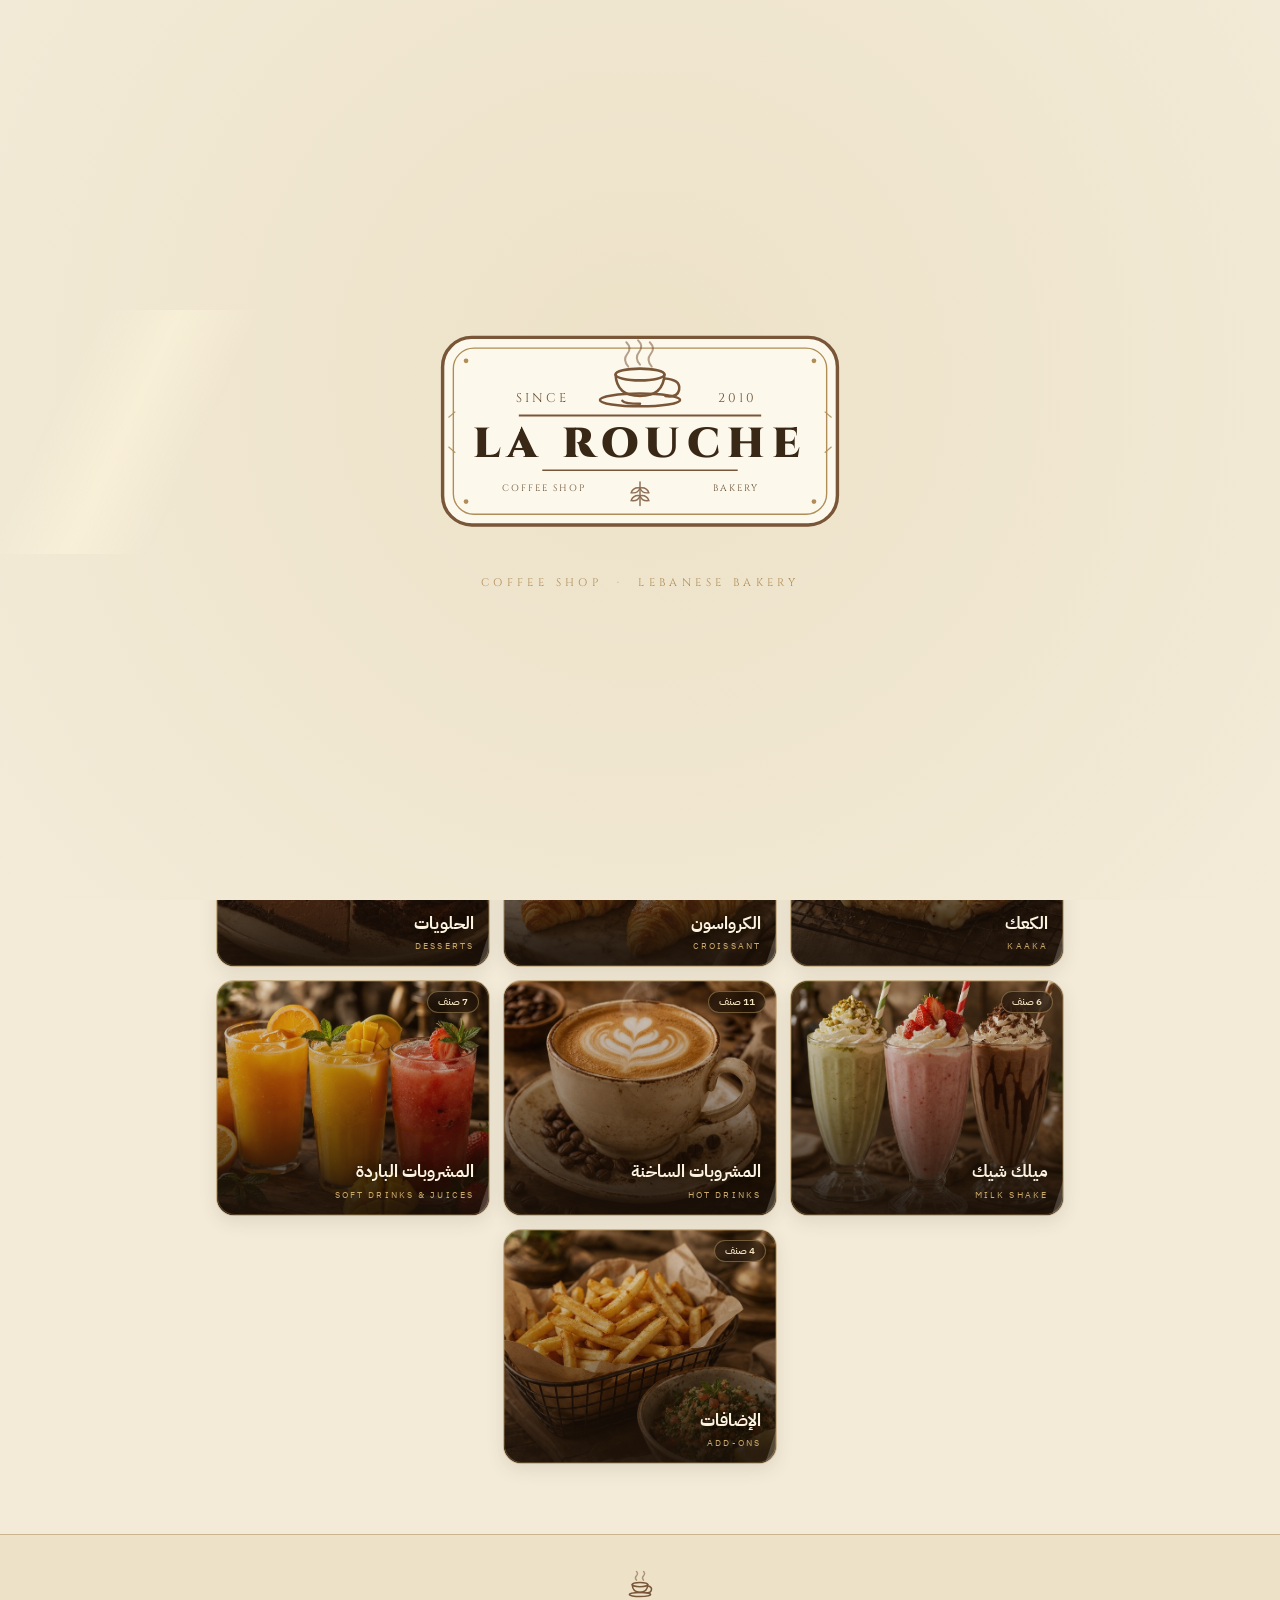
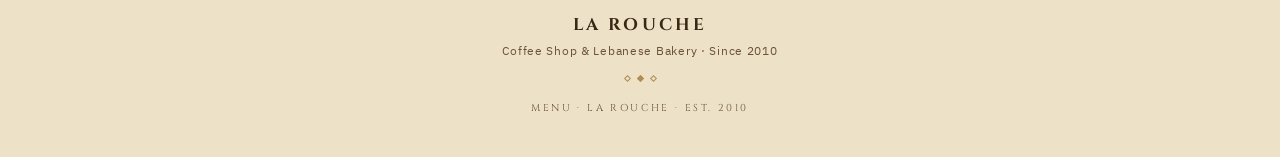
==== index.html @ ff571e05 "La Rouche QR menu — vintage bakery menu site 10 categories / 51 items with EGP prices, photo cards p" ====
<!DOCTYPE html>
<html lang="ar" dir="rtl">
<head>
<meta charset="UTF-8">
<meta name="viewport" content="width=device-width, initial-scale=1.0, viewport-fit=cover">
<meta name="theme-color" content="#F3EBD8">
<title>La Rouche — Coffee Shop &amp; Bakery · Since 2010</title>
<meta name="description" content="منيو La Rouche — مطعم ومخبز وكوفي شوب منذ 2010. مناقيش، سندوتشات، حلويات، قهوة مختصة وأكثر.">
<link rel="preconnect" href="https://fonts.googleapis.com">
<link rel="preconnect" href="https://fonts.gstatic.com" crossorigin>
<link href="https://fonts.googleapis.com/css2?family=Cinzel:wght@500;700;900&family=Cormorant+Garamond:ital,wght@0,500;0,600;1,500&family=Aref+Ruqaa:wght@400;700&family=IBM+Plex+Sans+Arabic:wght@300;400;500;600;700&display=swap" rel="stylesheet">
<style>
/* ================= LA ROUCHE — vintage bakery engine v2 ================= */
:root{
  --bg:#F3EBD8;
  --bg-2:#EDE2C8;
  --card:#FCF8EC;
  --ink:#3A2817;
  --ink-soft:#6B5237;
  --line:#C9B48E;
  --accent:#7A5638;
  --deep:#5C4330;
  --gold:#B08D57;
  --gold-2:#CBA96A;
  --chip:#EFE5CD;
  --shadow:0 14px 40px rgba(58,40,23,.16);
  --shadow-lg:0 26px 60px rgba(58,40,23,.24);
  --ring:rgba(176,141,87,.45);
  --radius:18px;
}
html.dark{
  --bg:#1C140D;
  --bg-2:#241B12;
  --card:#2A1F16;
  --ink:#F2E8D2;
  --ink-soft:#CBB794;
  --line:#4E3D2A;
  --accent:#CDA877;
  --deep:#E6D1A8;
  --gold:#CBA96A;
  --gold-2:#E0C489;
  --chip:#33271A;
  --shadow:0 16px 44px rgba(0,0,0,.5);
  --shadow-lg:0 30px 70px rgba(0,0,0,.6);
  --ring:rgba(203,169,106,.4);
}
*{margin:0;padding:0;box-sizing:border-box;-webkit-tap-highlight-color:transparent}
html{scroll-behavior:smooth}
body{
  font-family:'IBM Plex Sans Arabic',sans-serif;
  background:var(--bg);color:var(--ink);
  min-height:100dvh;overflow-x:hidden;
  transition:background .6s,color .6s;
}
/* atmosphere: grain + soft vignette */
body::before{
  content:'';position:fixed;inset:0;pointer-events:none;z-index:0;opacity:.5;
  background-image:url("data:image/svg+xml,%3Csvg xmlns='http://www.w3.org/2000/svg' width='140' height='140'%3E%3Cfilter id='n'%3E%3CfeTurbulence type='fractalNoise' baseFrequency='.9' numOctaves='2'/%3E%3CfeColorMatrix values='0 0 0 0 .45 0 0 0 0 .35 0 0 0 0 .22 0 0 0 .05 0'/%3E%3C/filter%3E%3Crect width='140' height='140' filter='url(%23n)'/%3E%3C/svg%3E");
}
body::after{
  content:'';position:fixed;inset:0;pointer-events:none;z-index:0;
  background:radial-gradient(120% 90% at 50% 0%,transparent 55%,rgba(58,40,23,.10) 100%);
}
.lat{font-family:'Cinzel',serif}
.cormorant{font-family:'Cormorant Garamond',serif}
.rq{font-family:'Aref Ruqaa',serif}

/* ================= EMBLEM (logo) ================= */
.emblem{display:block;width:100%;height:auto;overflow:visible}
.emblem .fr-out{fill:var(--card)}
.steam{stroke:var(--accent);stroke-width:2;stroke-linecap:round;fill:none;opacity:.55;
  animation:steam 3.4s ease-in-out infinite}
.steam.s2{animation-delay:.5s}
.steam.s3{animation-delay:1s}
@keyframes steam{0%,100%{opacity:.25;transform:translateY(2px) scaleY(.96)}50%{opacity:.75;transform:translateY(-2px) scaleY(1.04)}}

/* ================= SPLASH ================= */
#splash{
  position:fixed;inset:0;z-index:100;display:flex;flex-direction:column;align-items:center;justify-content:center;gap:20px;
  background:radial-gradient(circle at 50% 42%,var(--bg-2),var(--bg));
  transition:opacity .8s ease,visibility .8s;
}
#splash.gone{opacity:0;visibility:hidden}
#splash .em-wrap{width:min(80vw,430px);opacity:0;transform:scale(.86) translateY(10px);
  animation:emIn 1.2s cubic-bezier(.2,.8,.2,1) forwards .1s}
@keyframes emIn{to{opacity:1;transform:none}}
#splash .em-wrap::after{ /* gold shimmer sweep */
  content:'';position:absolute;inset:0;pointer-events:none;
  background:linear-gradient(115deg,transparent 35%,rgba(255,245,220,.55) 50%,transparent 65%);
  transform:translateX(-120%);animation:sweep 1.4s ease .9s}
@keyframes sweep{to{transform:translateX(120%)}}
#splash .em-wrap{position:relative}
#splash .since{letter-spacing:.4em;font-size:11px;color:var(--gold);opacity:0;animation:fadeUp .8s ease forwards 1.2s}

@keyframes fadeUp{from{opacity:0;transform:translateY(12px)}to{opacity:1;transform:none}}

/* ================= HEADER ================= */
header{
  position:sticky;top:0;z-index:40;
  background:color-mix(in srgb,var(--bg) 86%,transparent);
  backdrop-filter:blur(14px);-webkit-backdrop-filter:blur(14px);
  border-bottom:1px solid transparent;transition:border-color .3s,box-shadow .3s,background .3s;
}
header.scrolled{border-bottom-color:var(--line);box-shadow:0 6px 22px rgba(58,40,23,.10)}
.hd-in{max-width:880px;margin:auto;display:flex;align-items:center;gap:12px;padding:9px 16px}
.hd-logo{display:flex;align-items:center;gap:11px;cursor:pointer;user-select:none}
.hd-logo .cup{display:block;width:34px;height:34px;flex:0 0 auto}
.hd-name{line-height:1}
.hd-name b{font-size:18px;letter-spacing:.14em;display:block}
.hd-name span{display:block;font-size:9px;letter-spacing:.34em;color:var(--gold);margin-top:4px}
.hd-sp{flex:1}
.icon-btn{
  width:42px;height:42px;border-radius:13px;border:1px solid var(--line);
  background:var(--card);color:var(--ink);display:grid;place-items:center;cursor:pointer;
  transition:transform .2s,box-shadow .2s,border-color .2s;
}
.icon-btn:hover{border-color:var(--gold);box-shadow:0 4px 14px rgba(58,40,23,.12)}
.icon-btn:active{transform:scale(.9)}
.icon-btn svg{width:19px;height:19px}

/* ================= HERO (full-bleed gradient photo) ================= */
.hero{position:relative;text-align:center;z-index:1;overflow:hidden;
  margin-top:-60px;padding:104px 20px 10px}
.hero .hero-bg{position:absolute;inset:0;z-index:-1;pointer-events:none}
.hero .hero-bg img{
  width:100%;height:100%;object-fit:cover;object-position:center 52%;
  opacity:.58;filter:saturate(1.08);
  -webkit-mask-image:linear-gradient(to bottom,rgba(0,0,0,.98) 8%,rgba(0,0,0,.55) 52%,transparent 92%);
  mask-image:linear-gradient(to bottom,rgba(0,0,0,.98) 8%,rgba(0,0,0,.55) 52%,transparent 92%);
  animation:kenburns 22s ease-in-out infinite alternate}
html.dark .hero .hero-bg img{opacity:.40}
.hero .em-wrap{position:relative;width:min(78vw,360px);margin:auto;filter:drop-shadow(0 16px 34px rgba(58,40,23,.28));
  animation:fadeUp 1s ease both}
.hero .tag{
  font-family:'Aref Ruqaa',serif;font-weight:700;
  font-size:clamp(17px,4.6vw,22px);color:var(--ink);margin-top:18px;line-height:1.7;
  animation:fadeUp 1s ease both .25s}
.hero .tag em{color:var(--accent);font-style:normal}
.hero .est{display:inline-flex;align-items:center;gap:14px;margin-top:16px;color:var(--gold);font-size:11px;letter-spacing:.4em;
  animation:fadeUp 1s ease both .45s}
.hero .est::before,.hero .est::after{content:'';width:50px;height:1px;background:linear-gradient(90deg,transparent,var(--gold))}
.hero .est::after{background:linear-gradient(90deg,var(--gold),transparent)}

@keyframes kenburns{from{transform:scale(1.05) translate(0,0)}to{transform:scale(1.14) translate(-2%,-2%)}}

/* ================= HOME GRID ================= */
.grid-wrap{max-width:880px;margin:auto;padding:8px 16px 60px;position:relative;z-index:1}
.sec-title{display:flex;align-items:center;justify-content:center;gap:16px;margin:30px 4px 20px;color:var(--ink-soft);font-size:13px;letter-spacing:.22em;font-weight:600}
.sec-title span{white-space:nowrap}
.sec-title::before,.sec-title::after{content:'';flex:1;max-width:120px;height:1px;background:linear-gradient(90deg,transparent,var(--line),transparent)}

/* ================= CATEGORY GRID ================= */
.cat-grid{display:grid;grid-template-columns:repeat(2,1fr);gap:13px}
@media(min-width:640px){
  .cat-grid{grid-template-columns:repeat(3,1fr)}
  /* a lone card in the last row sits centered instead of stranded on one side */
  .cat-grid > .cat-tile:last-child:nth-child(3n+1){grid-column:2}
}
.cat-tile{
  position:relative;overflow:hidden;aspect-ratio:1/.86;
  background:var(--bg-2);border:1px solid var(--line);border-radius:var(--radius);cursor:pointer;
  box-shadow:0 6px 18px rgba(58,40,23,.10);
  transition:transform .3s cubic-bezier(.2,.8,.2,1),box-shadow .3s,border-color .3s;
}
.cat-tile .ph{position:absolute;inset:0}
.cat-tile .ph img{width:100%;height:100%;object-fit:cover;display:block;
  transition:transform .6s cubic-bezier(.2,.8,.2,1)}
.cat-tile:hover .ph img{transform:scale(1.1)}
.cat-tile .ic-fb{display:none;position:absolute;inset:0;place-items:center;color:var(--gold);
  background:radial-gradient(circle at 32% 28%,color-mix(in srgb,var(--gold) 20%,transparent),transparent 52%),var(--bg-2)}
.cat-tile .ic-fb svg{width:58px;height:58px}
.cat-tile.no-photo .ph img{display:none}
.cat-tile.no-photo .ic-fb{display:grid}
.cat-tile .shade{position:absolute;inset:0;transition:opacity .3s;
  background:linear-gradient(to top,rgba(26,16,8,.90) 5%,rgba(26,16,8,.34) 50%,rgba(26,16,8,.05) 100%)}
.cat-tile:hover .shade{opacity:.88}
.cat-tile::before{ /* shine sweep */
  content:'';position:absolute;top:0;inset-inline-start:-60%;width:50%;height:100%;z-index:3;pointer-events:none;
  background:linear-gradient(100deg,transparent,rgba(255,248,232,.42),transparent);
  transform:skewX(-18deg);transition:inset-inline-start .6s ease}
.cat-tile:hover::before{inset-inline-start:130%}
.cat-tile::after{content:'';position:absolute;inset:0;border-radius:inherit;pointer-events:none;z-index:2;
  box-shadow:inset 0 0 0 1px rgba(203,169,106,.30)}
.cat-tile:hover{transform:translateY(-6px);box-shadow:var(--shadow-lg);border-color:var(--gold)}
.cat-tile:active{transform:translateY(-2px) scale(.98)}
.cat-tile .info{position:absolute;inset-inline:0;bottom:0;z-index:3;padding:13px 15px;text-align:start;color:#FCF3E0}
.cat-tile .info b{display:block;font-size:17px;line-height:1.2;text-shadow:0 2px 12px rgba(0,0,0,.6)}
.cat-tile .info .en{display:block;font-size:8.8px;letter-spacing:.24em;color:var(--gold-2);margin-top:5px;text-transform:uppercase}
.cat-tile .cnt{position:absolute;top:10px;inset-inline-start:10px;z-index:3;font-size:9.5px;font-weight:600;
  background:rgba(26,16,8,.58);backdrop-filter:blur(6px);-webkit-backdrop-filter:blur(6px);
  border:1px solid rgba(203,169,106,.45);color:#F3E2C0;padding:3px 10px;border-radius:99px}

/* reveal system */
.reveal{opacity:0;transform:translateY(26px);transition:opacity .7s ease,transform .7s cubic-bezier(.2,.8,.2,1)}
.reveal.in{opacity:1;transform:none}

/* ================= CHIPS ================= */
.chips{
  position:sticky;top:60px;z-index:30;display:flex;gap:8px;overflow-x:auto;
  padding:11px 16px;scrollbar-width:none;
  background:color-mix(in srgb,var(--bg) 86%,transparent);
  backdrop-filter:blur(14px);-webkit-backdrop-filter:blur(14px);
  border-bottom:1px solid var(--line);
}
.chips::-webkit-scrollbar{display:none}
.chip{
  flex:0 0 auto;padding:8px 16px;border-radius:99px;font-size:13px;font-weight:500;
  border:1px solid var(--line);background:var(--card);color:var(--ink-soft);cursor:pointer;
  transition:all .25s;font-family:inherit;
}
.chip:hover{border-color:var(--gold)}
.chip.on{background:var(--deep);border-color:var(--deep);color:var(--bg);font-weight:600;box-shadow:0 6px 16px rgba(58,40,23,.22)}
html.dark .chip.on{color:#231A11}

/* ================= CATEGORY VIEW ================= */
.cat-hero{position:relative;height:clamp(230px,42vw,320px);overflow:hidden}
.cat-hero img{width:100%;height:100%;object-fit:cover;display:block;filter:saturate(1.05) contrast(1.02);
  transform:scale(1.06);animation:kenburns 16s ease-in-out infinite alternate}
/* pixel stops so the dark band always sits exactly under the title, at any hero height */
.cat-hero .scrim{position:absolute;inset:0;background:
  linear-gradient(0deg,var(--bg) 0px,rgba(24,15,7,.90) 26px,rgba(24,15,7,.46) 130px,transparent 230px),
  linear-gradient(90deg,rgba(24,15,7,.45),transparent 58%)}
.cat-hero .fallback{display:none;position:absolute;inset:0;place-items:center;color:var(--gold);
  background:radial-gradient(circle at 30% 30%,color-mix(in srgb,var(--gold) 16%,transparent),transparent 45%),var(--bg-2)}
.cat-hero .fallback svg{width:84px;height:84px;opacity:.85}
.cat-hero.no-photo img{display:none}
.cat-hero.no-photo .fallback{display:grid}
.cat-hero .htxt{position:absolute;inset-inline-start:20px;bottom:34px;z-index:2;color:#FBF3E1}
.cat-hero .htxt h2{font-family:'Aref Ruqaa',serif;font-weight:700;font-size:clamp(26px,7vw,40px);
  text-shadow:0 3px 16px rgba(0,0,0,.5);animation:slideIn .7s cubic-bezier(.2,.8,.2,1) both}
.cat-hero .htxt .en{font-family:'Cinzel',serif;font-size:11px;font-weight:700;letter-spacing:.34em;color:#E7C88E;margin-top:7px;text-transform:uppercase;text-shadow:0 2px 10px rgba(0,0,0,.75);
  animation:slideIn .7s ease both .12s}
@keyframes slideIn{from{opacity:0;transform:translateX(24px)}to{opacity:1;transform:none}}

.items{max-width:880px;margin:auto;padding:22px 16px 26px;display:grid;gap:13px;position:relative;z-index:1}
@media(min-width:720px){.items{grid-template-columns:1fr 1fr}}
.item{
  background:var(--card);border:1px solid var(--line);border-radius:var(--radius);
  padding:17px 18px;display:flex;flex-direction:column;gap:9px;position:relative;overflow:hidden;
  transition:transform .28s cubic-bezier(.2,.8,.2,1),box-shadow .28s,border-color .28s;
}
.item::before{content:'';position:absolute;inset-inline-start:0;top:0;bottom:0;width:3px;
  background:linear-gradient(var(--gold),var(--accent));transform:scaleY(0);transform-origin:top;transition:transform .3s}
.item:hover{transform:translateY(-4px);box-shadow:var(--shadow-lg);border-color:var(--gold)}
.item:hover::before{transform:scaleY(1)}
.item .row{display:flex;align-items:baseline;gap:10px}
.item .nm{font-weight:700;font-size:16px;flex:0 0 auto;letter-spacing:.02em}
.item .dots{flex:1;border-bottom:2px dotted var(--line);transform:translateY(-4px);min-width:14px}
.item .pr{white-space:nowrap;color:var(--accent);font-weight:700;font-size:17px}
.item .pr small{font-size:10.5px;color:var(--ink-soft);font-weight:500;margin-inline-start:2px}
.item p{font-size:12.8px;line-height:1.8;color:var(--ink-soft);font-weight:300}
.star{position:absolute;top:-1px;inset-inline-end:0;background:linear-gradient(120deg,var(--gold-2),var(--gold));
  color:#2E2113;font-size:10px;font-weight:700;padding:4px 12px;border-end-start-radius:12px;letter-spacing:.03em;
  box-shadow:0 4px 12px rgba(58,40,23,.28);overflow:hidden}
.star::after{content:'';position:absolute;inset:0;background:linear-gradient(100deg,transparent,rgba(255,255,255,.6),transparent);
  transform:translateX(-120%);animation:starshine 3.6s ease infinite 1s}
@keyframes starshine{0%,60%{transform:translateX(-120%)}100%{transform:translateX(140%)}}
.item.feast{grid-column:1/-1;border:1.5px solid var(--gold);
  background:linear-gradient(135deg,color-mix(in srgb,var(--gold) 14%,var(--card)),var(--card) 58%)}
.item.feast .nm{font-size:18px}
.item.feast::after{content:'';position:absolute;inset:0;pointer-events:none;
  background:linear-gradient(115deg,transparent 40%,rgba(255,248,230,.35) 50%,transparent 60%);
  transform:translateX(-120%);animation:sweep2 5s ease infinite 1.5s}
@keyframes sweep2{0%,55%{transform:translateX(-120%)}100%{transform:translateX(120%)}}

.nav-cats{max-width:880px;margin:auto;display:flex;justify-content:space-between;gap:10px;padding:6px 16px 54px}
.nav-cats button{
  flex:1;max-width:48%;padding:14px 15px;border-radius:14px;border:1px solid var(--line);
  background:var(--card);color:var(--ink);font-family:inherit;font-size:13px;font-weight:500;cursor:pointer;
  display:flex;align-items:center;gap:9px;transition:border-color .2s,transform .2s,box-shadow .2s}
.nav-cats button:hover{border-color:var(--gold);box-shadow:var(--shadow)}
.nav-cats button:active{transform:scale(.96)}
.nav-cats button span{overflow:hidden;text-overflow:ellipsis;white-space:nowrap}
.nav-cats button svg{transition:transform .25s}
.nav-cats .prev:hover svg{transform:translateX(4px)}
.nav-cats .nx{justify-content:flex-end}
.nav-cats .nx:hover svg{transform:translateX(-4px)}

/* ================= SEARCH ================= */
#searchOv{position:fixed;inset:0;z-index:60;background:color-mix(in srgb,var(--bg) 95%,transparent);
  backdrop-filter:blur(12px);-webkit-backdrop-filter:blur(12px);display:none;flex-direction:column}
#searchOv.open{display:flex;animation:fadeUp .25s ease}
.s-bar{max-width:880px;width:100%;margin:auto;display:flex;gap:10px;padding:16px;align-items:center}
.s-bar input{flex:1;padding:14px 18px;border-radius:14px;border:1.5px solid var(--gold);outline:none;
  background:var(--card);color:var(--ink);font-family:inherit;font-size:15px;box-shadow:0 0 0 4px var(--ring)}
.s-res{flex:1;overflow-y:auto;padding:4px 16px 40px;max-width:880px;width:100%;margin:auto}
.s-hint{text-align:center;color:var(--ink-soft);font-size:13px;margin-top:36px}
.s-item{background:var(--card);border:1px solid var(--line);border-radius:14px;padding:14px 16px;margin-bottom:10px;
  cursor:pointer;display:flex;align-items:center;gap:10px;transition:border-color .2s,transform .2s}
.s-item:hover{border-color:var(--gold);transform:translateX(-3px)}
.s-item .c{font-size:10.5px;color:var(--gold);background:var(--chip);padding:2px 9px;border-radius:99px;border:1px solid var(--line);white-space:nowrap}
.s-item b{flex:1;font-size:14px}
.s-item .p{color:var(--accent);font-weight:700;font-size:14px;white-space:nowrap}

/* ================= FOOTER ================= */
footer{border-top:1px solid var(--line);margin-top:10px;position:relative;z-index:1;
  background:var(--bg-2);text-align:center;padding:34px 20px 42px}
footer .cup{display:block;width:34px;height:34px;margin:0 auto}
footer h3{letter-spacing:.18em;font-size:17px;margin-top:10px}
footer .ft-tag{color:var(--ink-soft);font-size:12px;margin-top:6px;letter-spacing:.06em}
footer .orn{display:flex;justify-content:center;gap:8px;margin-top:16px;color:var(--gold)}
footer .orn span{width:5px;height:5px;border:1px solid var(--gold);transform:rotate(45deg)}
footer .orn span:nth-child(2){background:var(--gold)}
footer .mini{margin-top:20px;font-size:10px;color:var(--ink-soft);letter-spacing:.24em}

/* view switching + page transition */
#viewHome,#viewCat{display:none}
#viewHome.on,#viewCat.on{display:block}
.page-enter{animation:pageEnter .5s cubic-bezier(.2,.8,.2,1)}
@keyframes pageEnter{from{opacity:0;transform:translateY(14px)}to{opacity:1;transform:none}}

@media(prefers-reduced-motion:reduce){
  *{animation-duration:.001s!important;animation-iteration-count:1!important;transition-duration:.05s!important}
  .reveal{opacity:1;transform:none}
}
</style>
</head>
<body>

<!-- ============ SPLASH ============ -->
<div id="splash" aria-hidden="true">
  <div class="em-wrap" id="splashEmblem"></div>
  <div class="since lat">COFFEE SHOP &nbsp;·&nbsp; LEBANESE BAKERY</div>
</div>

<!-- ============ HEADER ============ -->
<header id="hdr">
  <div class="hd-in">
    <div class="hd-logo" onclick="go('home')" role="button" aria-label="الرئيسية">
      <span class="cup" id="hdCup"></span>
      <div class="hd-name lat"><b>LA ROUCHE</b><span>SINCE 2010</span></div>
    </div>
    <div class="hd-sp"></div>
    <button class="icon-btn" id="btnSearch" aria-label="بحث">
      <svg viewBox="0 0 24 24" fill="none" stroke="currentColor" stroke-width="2.2" stroke-linecap="round"><circle cx="11" cy="11" r="7"/><path d="M21 21l-4.3-4.3"/></svg>
    </button>
    <button class="icon-btn" id="btnTheme" aria-label="الوضع الليلي">
      <svg id="moonIc" viewBox="0 0 24 24" fill="none" stroke="currentColor" stroke-width="2" stroke-linecap="round"><path d="M21 12.8A9 9 0 1 1 11.2 3 7 7 0 0 0 21 12.8Z"/></svg>
      <svg id="sunIc" viewBox="0 0 24 24" fill="none" stroke="currentColor" stroke-width="2" stroke-linecap="round" style="display:none"><circle cx="12" cy="12" r="4.5"/><path d="M12 2v2.5M12 19.5V22M2 12h2.5M19.5 12H22M4.9 4.9l1.8 1.8M17.3 17.3l1.8 1.8M19.1 4.9l-1.8 1.8M6.7 17.3l-1.8 1.8"/></svg>
    </button>
  </div>
</header>

<!-- ============ HOME ============ -->
<main id="viewHome" class="on">
  <section class="hero">
    <div class="hero-bg"><img src="assets/photos/counter.jpg" alt="" onerror="this.parentElement.remove()"></div>
    <div class="em-wrap" id="heroEmblem"></div>
    <p class="tag">مخبوزاتٌ على أصولها &amp; قهوةٌ معمولة <em>بحب</em> — من قلب 2010</p>
    <div class="est lat">EST. 2010</div>
  </section>

  <div class="grid-wrap">
    <div class="sec-title"><span>اختار من قوائمنا</span></div>
    <div class="cat-grid" id="catGrid"></div>
  </div>
</main>

<!-- ============ CATEGORY ============ -->
<main id="viewCat">
  <nav class="chips" id="chips" aria-label="الأقسام"></nav>
  <div class="cat-hero" id="catHero">
    <img id="catImg" alt="">
    <div class="fallback" id="catFallback"></div>
    <div class="scrim"></div>
    <div class="htxt">
      <h2 class="rq" id="catTitle"></h2>
      <div class="en" id="catEn"></div>
    </div>
  </div>
  <div class="items" id="itemsBox"></div>
  <div class="nav-cats">
    <button class="prev" id="prevCat"><svg width="15" height="15" viewBox="0 0 24 24" fill="none" stroke="currentColor" stroke-width="2.4" stroke-linecap="round"><path d="M15 6l6 6-6 6" transform="rotate(180 12 12)"/></svg><span></span></button>
    <button class="nx" id="nextCat"><span></span><svg width="15" height="15" viewBox="0 0 24 24" fill="none" stroke="currentColor" stroke-width="2.4" stroke-linecap="round"><path d="M9 6l-6 6 6 6" transform="rotate(180 12 12)"/></svg></button>
  </div>
</main>

<!-- ============ SEARCH ============ -->
<div id="searchOv">
  <div class="s-bar">
    <input id="sInput" type="search" placeholder="دوّر على أي صنف… برجر، لاتيه، تشيز كيك" autocomplete="off">
    <button class="icon-btn" id="sClose" aria-label="إغلاق">
      <svg viewBox="0 0 24 24" fill="none" stroke="currentColor" stroke-width="2.4" stroke-linecap="round"><path d="M6 6l12 12M18 6L6 18"/></svg>
    </button>
  </div>
  <div class="s-res" id="sRes"><div class="s-hint">اكتب اسم الصنف وهيظهرلك فوراً ✨</div></div>
</div>

<!-- ============ FOOTER ============ -->
<footer>
  <span class="cup" id="ftCup"></span>
  <h3 class="lat">LA ROUCHE</h3>
  <div class="ft-tag">Coffee Shop &amp; Lebanese Bakery · Since 2010</div>
  <div class="orn"><span></span><span></span><span></span></div>
  <div class="mini lat">MENU · LA ROUCHE · EST. 2010</div>
</footer>

<script>
/* ============ EMBLEM MARKUP (shared) ============ */
function emblemSVG(){return `
<svg class="emblem" viewBox="0 0 440 250" fill="none" xmlns="http://www.w3.org/2000/svg">
  <!-- frames -->
  <rect class="fr-out" x="18" y="28" width="404" height="192" rx="30" stroke="var(--accent)" stroke-width="3.5"/>
  <rect x="29" y="39" width="382" height="170" rx="21" fill="none" stroke="var(--gold)" stroke-width="1.4"/>
  <!-- corner studs -->
  <g fill="var(--gold)">
    <circle cx="42" cy="52" r="2.4"/><circle cx="398" cy="52" r="2.4"/>
    <circle cx="42" cy="196" r="2.4"/><circle cx="398" cy="196" r="2.4"/>
  </g>
  <!-- side ornaments -->
  <g stroke="var(--gold)" stroke-width="1.3" fill="none" opacity=".85">
    <path d="M24 110 l7 -6 M24 140 l7 6"/><path d="M416 110 l-7 -6 M416 140 l-7 6"/>
  </g>
  <!-- steam -->
  <path class="steam s1" d="M208 58 q-6 -7 -1 -13 q5 -6 -1 -12"/>
  <path class="steam s2" d="M220 56 q-6 -7 -1 -13 q5 -6 -1 -12"/>
  <path class="steam s3" d="M232 58 q-6 -7 -1 -13 q5 -6 -1 -12"/>
  <!-- cup + saucer -->
  <g stroke="var(--accent)" stroke-width="2.6" stroke-linecap="round" fill="none">
    <ellipse cx="220" cy="92" rx="41" ry="6.5"/>
    <path d="M220 96 q-16 0 -18 -3"/>
    <ellipse cx="220" cy="66" rx="25" ry="6"/>
    <path d="M195 66 Q196 88 220 88 Q244 88 245 66"/>
    <path d="M245 70 Q262 71 260 82 Q258 90 246 88"/>
  </g>
  <!-- SINCE / 2010 -->
  <text class="lat" x="120" y="94" font-size="13" letter-spacing="3" fill="var(--ink-soft)" text-anchor="middle">SINCE</text>
  <text class="lat" x="320" y="94" font-size="13" letter-spacing="3" fill="var(--ink-soft)" text-anchor="middle">2010</text>
  <!-- rules -->
  <line x1="96" y1="108" x2="344" y2="108" stroke="var(--accent)" stroke-width="2"/>
  <line x1="120" y1="164" x2="320" y2="164" stroke="var(--accent)" stroke-width="1.6"/>
  <!-- brand -->
  <text class="lat" x="220" y="150" font-size="43" font-weight="900" letter-spacing="7" text-anchor="middle" fill="var(--ink)">LA ROUCHE</text>
  <!-- sub labels -->
  <text class="lat" x="122" y="185" font-size="9.5" letter-spacing="2" fill="var(--ink-soft)" text-anchor="middle">COFFEE SHOP</text>
  <text class="lat" x="318" y="185" font-size="9.5" letter-spacing="2" fill="var(--ink-soft)" text-anchor="middle">BAKERY</text>
  <!-- wheat sprig -->
  <g stroke="var(--accent)" stroke-width="1.5" stroke-linecap="round" fill="none" opacity=".85">
    <path d="M220 176 L220 200"/>
    <path d="M220 182 q-7 -1 -9 5 q7 1 9 -5 M220 182 q7 -1 9 5 q-7 1 -9 -5"/>
    <path d="M220 190 q-7 -1 -9 5 q7 1 9 -5 M220 190 q7 -1 9 5 q-7 1 -9 -5"/>
  </g>
</svg>`;}

function cupSVG(){return `
<svg viewBox="0 0 48 48" fill="none" xmlns="http://www.w3.org/2000/svg">
  <g stroke="var(--accent)" stroke-width="2.2" stroke-linecap="round" stroke-linejoin="round">
    <ellipse cx="24" cy="36" rx="15" ry="2.8"/>
    <ellipse cx="24" cy="22" rx="11" ry="3"/>
    <path d="M13 22 Q13.5 33 24 33 Q34.5 33 35 22"/>
    <path d="M35 24 Q41.5 25 40 30 Q38.5 34.6 33 33.4"/>
  </g>
  <path class="steam s1" d="M19 16 q-3 -3.5 0 -6.5 q3 -3 0 -6"/>
  <path class="steam s2" d="M29 16 q-3 -3.5 0 -6.5 q3 -3 0 -6"/>
</svg>`;}

/* ================== DATA ================== */
const IC = {
  meals:`<svg viewBox="0 0 48 48" fill="none" stroke="currentColor" stroke-width="2.2" stroke-linecap="round"><path d="M6 33h36"/><path d="M10 33a14 14 0 0 1 28 0"/><path d="M24 19v-3"/><circle cx="24" cy="14" r="2"/><path d="M4 39h40" stroke-width="2.6"/></svg>`,
  manakish:`<svg viewBox="0 0 48 48" fill="none" stroke="currentColor" stroke-width="2.2" stroke-linecap="round"><circle cx="24" cy="24" r="16"/><circle cx="24" cy="24" r="11" stroke-dasharray="3 4"/><circle cx="20" cy="21" r="1.4" fill="currentColor"/><circle cx="28" cy="26" r="1.4" fill="currentColor"/><circle cx="23" cy="29" r="1.4" fill="currentColor"/></svg>`,
  adds:`<svg viewBox="0 0 48 48" fill="none" stroke="currentColor" stroke-width="2.2" stroke-linecap="round"><path d="M14 20 L12 42 H36 L34 20Z"/><path d="M18 20V9M24 20V6M30 20V9M21 20v-9M27 20v-10" stroke-width="2"/></svg>`,
  sandwiches:`<svg viewBox="0 0 48 48" fill="none" stroke="currentColor" stroke-width="2.2" stroke-linecap="round"><path d="M8 20q16-14 32 0v3H8Z"/><path d="M8 28h32M6 33h36q-2 7-8 7H14q-6 0-8-7Z"/><circle cx="18" cy="15" r="1" fill="currentColor"/><circle cx="26" cy="13" r="1" fill="currentColor"/><circle cx="32" cy="16" r="1" fill="currentColor"/></svg>`,
  desserts:`<svg viewBox="0 0 48 48" fill="none" stroke="currentColor" stroke-width="2.2" stroke-linecap="round"><path d="M10 40 L38 40 L38 22 Q24 14 10 22Z"/><path d="M10 28q14-7 28 0"/><path d="M24 14v-4"/><circle cx="24" cy="8" r="2"/></svg>`,
  kaaka:`<svg viewBox="0 0 48 48" fill="none" stroke="currentColor" stroke-width="2.2" stroke-linecap="round"><circle cx="24" cy="26" r="14"/><circle cx="24" cy="26" r="5.5"/><path d="M16 15l-2-4M24 12V8M32 15l2-4" stroke-width="1.8" opacity=".7"/></svg>`,
  shakes:`<svg viewBox="0 0 48 48" fill="none" stroke="currentColor" stroke-width="2.2" stroke-linecap="round"><path d="M14 16 L18 42 H30 L34 16Z"/><path d="M12 16h24"/><path d="M14 10q10-5 20 0"/><path d="M26 16 L31 4"/></svg>`,
  croissant:`<svg viewBox="0 0 48 48" fill="none" stroke="currentColor" stroke-width="2.2" stroke-linecap="round"><path d="M8 30 Q6 22 13 20 Q17 12 24 14 Q31 12 35 20 Q42 22 40 30 Q37 37 30 35 Q24 39 18 35 Q11 37 8 30Z"/><path d="M18 20v14M30 20v14" opacity=".7" stroke-width="1.8"/></svg>`,
  cold:`<svg viewBox="0 0 48 48" fill="none" stroke="currentColor" stroke-width="2.2" stroke-linecap="round"><path d="M15 10 L18 42 H30 L33 10Z"/><path d="M14 6h20"/><rect x="20" y="20" width="5" height="5" rx="1.4" transform="rotate(12 22 22)"/><rect x="24" y="28" width="5" height="5" rx="1.4" transform="rotate(-9 26 30)"/></svg>`,
  hot:`<svg viewBox="0 0 48 48" fill="none" stroke="currentColor" stroke-width="2.2" stroke-linecap="round"><path d="M9 20h26v10a11 11 0 0 1-22 0V20Z" transform="translate(0 4)"/><path d="M35 26q7-1 7 5t-8 5" transform="translate(0 2)"/><path d="M17 14q3-4 0-8M24 13q3-4 0-8M31 14q3-4 0-8" stroke-width="1.8" opacity=".7"/></svg>`
};

const MENU = [
 {id:'meals', ar:'الوجبات', en:'Make-It-A-Meal', icon:'meals', items:[
   {en:'Shish Tawook Solo Meal', ar:'وجبة كاملة: شيش طاووق متبل ومثالي مع باك بطاطس وعصير فراولة طازج ومنعش — مثالية لشخص واحد.', price:235},
   {en:'Soirée Family Feast For 4', ar:'وليمة عائلية سخية تكفي ٤ أفراد: دستة لحم بعلبكية + دستة زعتر وجبنة + دستة بيتزا خضار + طبق تبولة طازج + ٢ عصير بطيخ منعش.', price:710, star:'وليمة العيلة ⭐', feast:true},
 ]},
 {id:'manakish', ar:'المناقيش', en:'Mankosha', icon:'manakish', items:[
   {en:'Labna (Pizza)', ar:'لبنة مفرودة كريمية على عجينة مخبوزة بشكل مثالي.', price:90},
   {en:'Sausage, Cheese & Vegetables', ar:'سجق متبل مع جبنة ذائبة وخضروات طازجة في مزيج شهي.', price:150},
   {en:'Cheese & Pepperoni', ar:'جبنة لذيذة مع شرائح الببروني تضيف طابعاً مدخناً مميزاً.', price:150, star:'الأكثر طلباً'},
   {en:'Double Cheese', ar:'طبقتان من الجبنة الذائبة لقوام غني وكريمي للغاية.', price:130},
   {en:'Labna Sandwich', ar:'لبنة ناعمة داخل خبز طازج تمنحك طعماً خفيفاً ومنعشاً.', price:75},
 ]},
 {id:'sandwiches', ar:'السندوتشات', en:'Sandwiches', icon:'sandwiches', items:[
   {en:'Beef Burger', ar:'قطعة لحم مشوي مع صوصات مميزة وخضروات طازجة — برجر كلاسيكي بطعم لا يُقاوم.', price:140},
   {en:'Chicken Burger', ar:'برجر دجاج مقرمش ولذيذ يقدم مع الخضروات والصوص.', price:125},
   {en:'Double Beef Burger', ar:'قطعتان من اللحم البقري العصاري مع الجبنة والصوصات لمضاعفة المتعة — تجربة غنية ومشبعة لعشاق البرجر.', price:230, star:'الأكثر طلباً'},
   {en:'Shish Tawook', ar:'قطع دجاج مشوية ومتبلة ببراعة مع صوص لذيذ وخضروات طازجة — طعم غني بنكهة الشواء يرضي جميع الأذواق.', price:120},
   {en:'Kofta', ar:'أصابع كفتة مشوية متبلة على الطريقة الشرقية داخل خبز طازج مع الخضروات.', price:170},
 ]},
 {id:'kaaka', ar:'الكعك', en:'Kaaka', icon:'kaaka', items:[
   {en:'Cheese', ar:'عجينة طازجة محشوة بالجبنة اللذيذة التي تذوب مع كل قضمة — خيار بسيط ولذيذ لعشاق المذاق الكلاسيكي.', price:120},
   {en:'Cheese & Vegetables', ar:'جبنة ذائبة مع خضروات طازجة تضيف قرمشة وانتعاشاً — مزيج متوازن يجمع بين الطعم الغني والخفيف.', price:150},
 ]},
 {id:'croissant', ar:'الكرواسون', en:'Croissant', icon:'croissant', items:[
   {en:'Plain Croissant', ar:'كرواسون سادة هش ومخبوز طازجاً بالزبدة الفاخرة.', price:50},
   {en:'Cheese Croissant', ar:'كرواسون طازج محشو بالجبنة الغنية والذائبة.', price:70},
   {en:'Chocolate Croissant', ar:'محشو ومزين بصوص الشوكولاتة اللذيذة.', price:75, star:'الأكثر طلباً'},
   {en:'Almond Croissant', ar:'محشو بكريمة اللوز الغنية ومغطى برقائق اللوز المقرمشة والسكر البودرة.', price:85},
 ]},
 {id:'desserts', ar:'الحلويات', en:'Desserts', icon:'desserts', items:[
   {en:'Chocolate Cheese Cake', ar:'تشيز كيك الشوكولاتة بقوام غني وكثيف ونكهة عميقة — حلوى مثالية لعشاق الشوكولاتة.', price:110},
   {en:'Cheese Cake', ar:'تشيز كيك كلاسيكي بقوام ناعم وكريمي ومذاق هادئ — اختيار بسيط وأنيق يحبه الجميع.', price:100},
   {en:'Chocolate & Hazelnut Cake', ar:'كيك شوكولاتة غني مع لمسة من البندق لنكهة فاخرة — قوام ناعم وطعم متوازن لعشاق الحلويات الفاخرة.', price:100},
   {en:'Tiramisu', ar:'حلوى إيطالية بطبقات من القهوة والكريمة بنكهة متوازنة — قوام ناعم ومذاق فاخر يرضي أصحاب الذوق الرفيع.', price:130, star:'اختيار الشيف'},
   {en:'Brownies', ar:'براونيز شوكولاتة بقوام طري ومكثف بالنكهة من الداخل — حلوى كلاسيكية غنية لجميع عشاق الشوكولاتة.', price:75},
 ]},
 {id:'shakes', ar:'ميلك شيك', en:'Milk Shake', icon:'shakes', items:[
   {en:'Vanilla', ar:'قوام كريمي ناعم ومذاق كلاسيكي لذيذ — مثالي لعشاق النكهات الهادئة والمنعشة.', price:100},
   {en:'Mango', ar:'نكهة استوائية وقوام كريمي فاخر — تجربة منعشة تجمع بين الحلاوة والانتعاش.', price:110},
   {en:'Chocolate', ar:'شوكولاتة غنية بقوام مخملي وطعم لذيذ — الاختيار الأمثل لعشاق الشوكولاتة في كل الأوقات.', price:125},
   {en:'Passion Fruit', ar:'يجمع بين الحلاوة والحموضة مع قوام كريمي — تجربة استوائية منعشة ومختلفة.', price:125},
   {en:'Strawberry', ar:'مذاق حلو ومنعش وقوام غني — مزيج رائع يضفي لمسة من الحيوية مع كل رشفة.', price:110},
   {en:'Pistachio', ar:'نكهة غنية وقوام كريمي فاخر — اختيار مثالي لعشاق المذاق المميز والرفيع.', price:140, star:'اختيار الشيف'},
 ]},
 {id:'hot', ar:'المشروبات الساخنة', en:'Hot Drinks', icon:'hot', items:[
   {en:'Single Espresso', ar:'جرعة إسبريسو مركزة ونقية.', price:40},
   {en:'Double Espresso', ar:'جرعة مضاعفة من قهوة الإسبريسو الغنية.', price:50},
   {en:'Americano', ar:'قهوة سوداء مخففة بالماء الساخن على الطريقة الأمريكية الكلاسيكية.', price:55},
   {en:'Café Latte', ar:'إسبريسو مع الحليب المبخر الكريمي وطبقة خفيفة من الرغوة.', price:65},
   {en:'Cappuccino', ar:'توازن مثالي بين الإسبريسو والحليب المبخر ورغوة الحليب الغنية.', price:65, star:'الأكثر طلباً'},
   {en:'Flat White', ar:'جرعة إسبريسو قوية مع حليب مخملي ناعم وقليل الرغوة.', price:60},
   {en:'Turkish Coffee (Plain)', ar:'قهوة تركية تقليدية سادة بالوجه.', price:35},
   {en:'Turkish Coffee (Cardamom)', ar:'قهوة تركية محوّجة بالحبهان الفاخر.', price:45},
   {en:'Hot Chocolate', ar:'شوكولاتة ساخنة غنية وكريمية مغطاة برغوة الحليب.', price:70},
   {en:'Tea', ar:'كوب شاي أحمر كلاسيكي ممتاز.', price:25},
   {en:'Green Tea', ar:'كوب شاي أخضر منعش ومفيد.', price:25},
 ]},
 {id:'cold', ar:'المشروبات الباردة', en:'Soft Drinks & Juices', icon:'cold', items:[
   {en:'Fresh Orange Juice', ar:'عصير برتقال طبيعي طازج.', price:55},
   {en:'Fresh Strawberry Juice', ar:'عصير فراولة طبيعي منعش.', price:60},
   {en:'Fresh Mango Juice', ar:'عصير مانجو طبيعي كثيف وغني.', price:70, star:'الأكثر طلباً'},
   {en:'Coke / Sprite / Fanta', ar:'مشروبات غازية منعشة (كانز).', price:30},
   {en:'Red Bull', ar:'مشروب طاقة.', price:65},
   {en:'Small Water', ar:'زجاجة مياه معدنية صغيرة.', price:15},
   {en:'Large Water', ar:'زجاجة مياه معدنية كبيرة.', price:25},
 ]},
 {id:'adds', ar:'الإضافات', en:'Add-Ons', icon:'adds', items:[
   {en:'Combo', ar:'مشروب + بطاطس مقلية.', price:45},
   {en:'Fries Pack', ar:'أصابع بطاطس فرنسية ذهبية، مقرمشة من الخارج وطرية من الداخل — الرفيق المثالي لأي سندوتش.', price:40},
   {en:'Fries Plate', ar:'كمية كبيرة من البطاطس المقرمشة تقدم ساخنة ولذيذة — مثالية للمشاركة أو الاستمتاع الفردي.', price:45},
   {en:'Taboula', ar:'سلطة تبولة طازجة مليئة بالبقدونس والطماطم وعصير الليمون — نكهة منعشة تضيف توازناً رائعاً للوجبة.', price:60},
 ]},
];

/* ================== HELPERS ================== */
const $ = s => document.querySelector(s);
const fmt = p => `${p} <small>ج.م</small>`;

const revealObserver = new IntersectionObserver((entries)=>{
  entries.forEach(e=>{ if(e.isIntersecting){ e.target.classList.add('in'); revealObserver.unobserve(e.target); } });
},{threshold:.12, rootMargin:'0px 0px -6% 0px'});
function observeReveals(root){ (root||document).querySelectorAll('.reveal:not(.in)').forEach(el=>revealObserver.observe(el)); }

/* ================== RENDER ================== */
function renderHome(){
  $('#catGrid').innerHTML = MENU.map((c,i)=>`
    <div class="cat-tile reveal" style="transition-delay:${i*0.05}s" onclick="go('${c.id}')" role="button">
      <div class="ph">
        <img src="assets/photos/${c.id}.jpg" alt="${c.ar}"
             onerror="this.closest('.cat-tile').classList.add('no-photo')">
        <div class="ic-fb">${IC[c.icon]}</div>
      </div>
      <div class="shade"></div>
      <span class="cnt">${c.items.length} صنف</span>
      <div class="info"><b>${c.ar}</b><span class="en">${c.en}</span></div>
    </div>`).join('');
  observeReveals($('#viewHome'));
}

function renderChips(activeId){
  $('#chips').innerHTML = MENU.map(c=>`
    <button class="chip ${c.id===activeId?'on':''}" onclick="go('${c.id}')">${c.ar}</button>`).join('');
  const on = $('#chips .chip.on');
  if(on) on.scrollIntoView({inline:'center', block:'nearest', behavior:'smooth'});
}

function renderCat(id){
  const idx = MENU.findIndex(c=>c.id===id);
  if(idx<0) return go('home');
  const c = MENU[idx];
  renderChips(id);
  $('#catTitle').textContent = c.ar;
  $('#catEn').textContent = c.en;
  $('#catFallback').innerHTML = IC[c.icon];
  const hero = $('#catHero'), img = $('#catImg');
  hero.classList.remove('no-photo');
  img.onerror = ()=> hero.classList.add('no-photo');
  img.src = `assets/photos/${c.id}.jpg`;
  img.alt = c.ar;
  $('#itemsBox').innerHTML = c.items.map((it,i)=>`
    <div class="item reveal ${it.feast?'feast':''}" style="transition-delay:${i*0.06}s">
      ${it.star?`<span class="star">${it.star}</span>`:''}
      <div class="row">
        <span class="nm lat">${it.en}</span>
        <span class="dots"></span>
        <span class="pr">${fmt(it.price)}</span>
      </div>
      <p>${it.ar}</p>
    </div>`).join('');
  const prev = MENU[(idx-1+MENU.length)%MENU.length];
  const next = MENU[(idx+1)%MENU.length];
  $('#prevCat span').textContent = prev.ar;
  $('#nextCat span').textContent = next.ar;
  $('#prevCat').onclick = ()=>go(prev.id);
  $('#nextCat').onclick = ()=>go(next.id);
  observeReveals($('#viewCat'));
}

function go(id){ if(location.hash === '#'+id){ route(); } else location.hash = id; }
function route(){
  const id = location.hash.replace('#','') || 'home';
  const home = id==='home';
  $('#viewHome').classList.toggle('on', home);
  $('#viewCat').classList.toggle('on', !home);
  if(!home) renderCat(id); else observeReveals($('#viewHome'));
  window.scrollTo({top:0, behavior:'instant'});
  const view = home ? $('#viewHome') : $('#viewCat');
  view.classList.remove('page-enter'); void view.offsetWidth; view.classList.add('page-enter');
}
window.addEventListener('hashchange', route);

/* ================== SEARCH ================== */
const ov = $('#searchOv'), sIn = $('#sInput'), sRes = $('#sRes');
$('#btnSearch').onclick = ()=>{ov.classList.add('open'); sIn.value=''; sRes.innerHTML='<div class="s-hint">اكتب اسم الصنف وهيظهرلك فوراً ✨</div>'; setTimeout(()=>sIn.focus(),60)};
$('#sClose').onclick = ()=>ov.classList.remove('open');
ov.addEventListener('click', e=>{if(e.target===ov) ov.classList.remove('open')});
document.addEventListener('keydown', e=>{if(e.key==='Escape') ov.classList.remove('open')});
sIn.addEventListener('input', ()=>{
  const q = sIn.value.trim().toLowerCase();
  if(!q){sRes.innerHTML='<div class="s-hint">اكتب اسم الصنف وهيظهرلك فوراً ✨</div>';return}
  const hits = [];
  MENU.forEach(c=>c.items.forEach(it=>{
    if(it.en.toLowerCase().includes(q) || it.ar.includes(q) || c.ar.includes(q)) hits.push({c,it});
  }));
  sRes.innerHTML = hits.length ? hits.map(h=>`
    <div class="s-item" onclick="ov.classList.remove('open');go('${h.c.id}')">
      <span class="c">${h.c.ar}</span>
      <b>${h.it.en}</b>
      <span class="p">${h.it.price} ج.م</span>
    </div>`).join('')
    : '<div class="s-hint">مفيش نتائج… جرّب كلمة تانية 🙏</div>';
});

/* ================== THEME ================== */
const themeBtn = $('#btnTheme');
function setTheme(dark){
  document.documentElement.classList.toggle('dark', dark);
  $('#moonIc').style.display = dark?'none':'block';
  $('#sunIc').style.display = dark?'block':'none';
  document.querySelector('meta[name=theme-color]').content = dark?'#1C140D':'#F3EBD8';
  localStorage.setItem('lr-theme', dark?'dark':'light');
}
themeBtn.onclick = ()=>setTheme(!document.documentElement.classList.contains('dark'));
setTheme(localStorage.getItem('lr-theme')==='dark');

/* ================== HEADER SHADOW ON SCROLL ================== */
addEventListener('scroll', ()=>{ $('#hdr').classList.toggle('scrolled', scrollY>8); }, {passive:true});

/* ================== BOOT ================== */
$('#splashEmblem').innerHTML = emblemSVG();
$('#heroEmblem').innerHTML = emblemSVG();
$('#hdCup').innerHTML = cupSVG();
$('#ftCup').innerHTML = cupSVG();
renderHome();
route();
setTimeout(()=>$('#splash').classList.add('gone'), 2600);
</script>
</body>
</html>
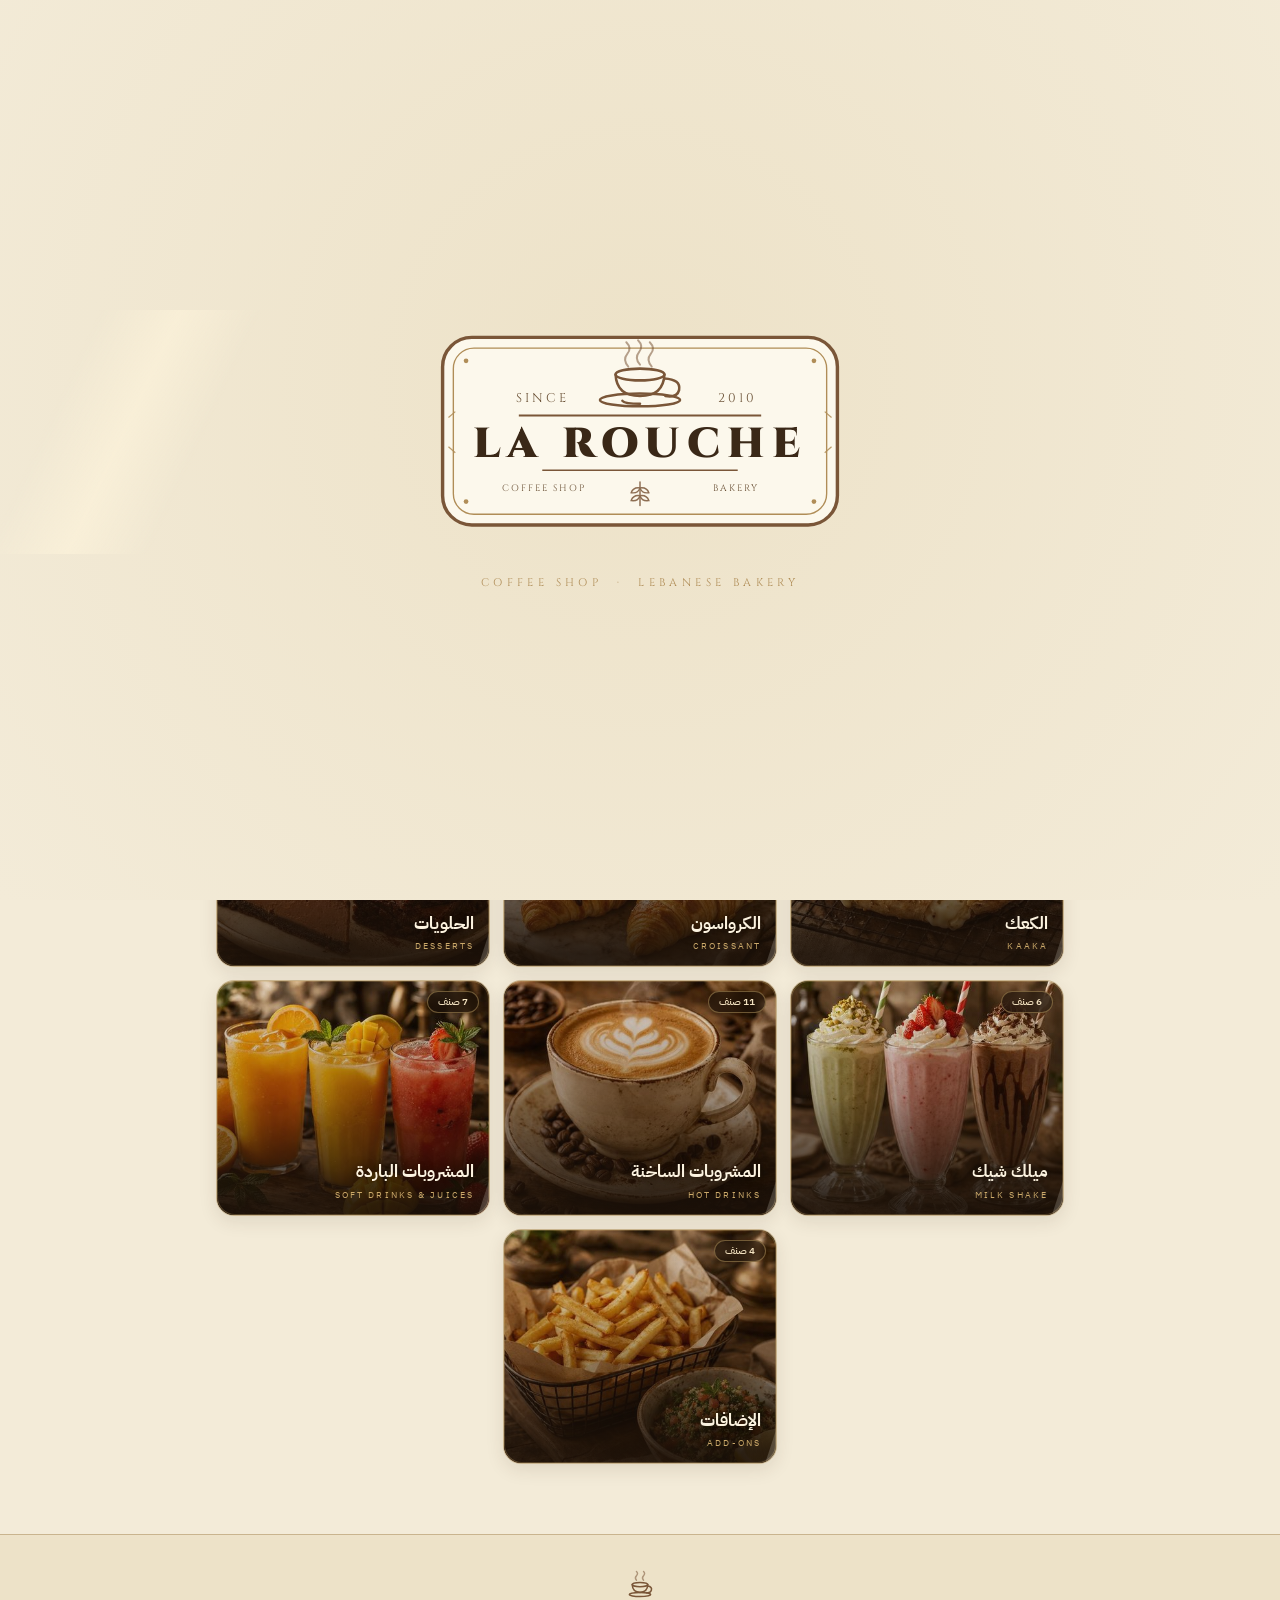
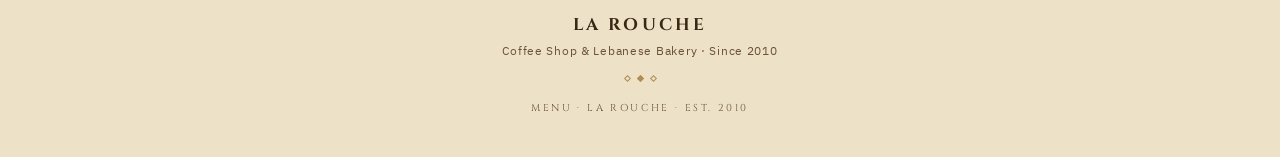
==== commit 7d2c557d: "Fix price clipping on mobile + major performance work - item row now wraps instead of pushing the pr" ====
--- a/index.html
+++ b/index.html
@@ -8,7 +8,7 @@
 <meta name="description" content="منيو La Rouche — مطعم ومخبز وكوفي شوب منذ 2010. مناقيش، سندوتشات، حلويات، قهوة مختصة وأكثر.">
 <link rel="preconnect" href="https://fonts.googleapis.com">
 <link rel="preconnect" href="https://fonts.gstatic.com" crossorigin>
-<link href="https://fonts.googleapis.com/css2?family=Cinzel:wght@500;700;900&family=Cormorant+Garamond:ital,wght@0,500;0,600;1,500&family=Aref+Ruqaa:wght@400;700&family=IBM+Plex+Sans+Arabic:wght@300;400;500;600;700&display=swap" rel="stylesheet">
+<link href="https://fonts.googleapis.com/css2?family=Cinzel:wght@500;700;900&family=Aref+Ruqaa:wght@700&family=IBM+Plex+Sans+Arabic:wght@400;600;700&display=swap" rel="stylesheet">
 <style>
 /* ================= LA ROUCHE — vintage bakery engine v2 ================= */
 :root{
@@ -62,7 +62,6 @@
   background:radial-gradient(120% 90% at 50% 0%,transparent 55%,rgba(58,40,23,.10) 100%);
 }
 .lat{font-family:'Cinzel',serif}
-.cormorant{font-family:'Cormorant Garamond',serif}
 .rq{font-family:'Aref Ruqaa',serif}
 
 /* ================= EMBLEM (logo) ================= */
@@ -198,13 +197,12 @@
 .chips{
   position:sticky;top:60px;z-index:30;display:flex;gap:8px;overflow-x:auto;
   padding:11px 16px;scrollbar-width:none;
-  background:color-mix(in srgb,var(--bg) 86%,transparent);
-  backdrop-filter:blur(14px);-webkit-backdrop-filter:blur(14px);
+  background:var(--bg); /* solid, not blurred: backdrop-filter here janks mobile scrolling */
   border-bottom:1px solid var(--line);
 }
 .chips::-webkit-scrollbar{display:none}
 .chip{
-  flex:0 0 auto;padding:8px 16px;border-radius:99px;font-size:13px;font-weight:500;
+  flex:0 0 auto;padding:8px 16px;border-radius:99px;font-size:13px;font-weight:600;
   border:1px solid var(--line);background:var(--card);color:var(--ink-soft);cursor:pointer;
   transition:all .25s;font-family:inherit;
 }
@@ -243,12 +241,13 @@
   background:linear-gradient(var(--gold),var(--accent));transform:scaleY(0);transform-origin:top;transition:transform .3s}
 .item:hover{transform:translateY(-4px);box-shadow:var(--shadow-lg);border-color:var(--gold)}
 .item:hover::before{transform:scaleY(1)}
-.item .row{display:flex;align-items:baseline;gap:10px}
-.item .nm{font-weight:700;font-size:16px;flex:0 0 auto;letter-spacing:.02em}
-.item .dots{flex:1;border-bottom:2px dotted var(--line);transform:translateY(-4px);min-width:14px}
-.item .pr{white-space:nowrap;color:var(--accent);font-weight:700;font-size:17px}
-.item .pr small{font-size:10.5px;color:var(--ink-soft);font-weight:500;margin-inline-start:2px}
-.item p{font-size:12.8px;line-height:1.8;color:var(--ink-soft);font-weight:300}
+/* wraps instead of pushing the price off-screen when the name is long */
+.item .row{display:flex;align-items:baseline;gap:8px;flex-wrap:wrap}
+.item .nm{font-weight:700;font-size:16px;flex:1 1 auto;min-width:0;letter-spacing:.02em;overflow-wrap:anywhere}
+.item .dots{flex:1 1 16px;border-bottom:2px dotted var(--line);transform:translateY(-4px);min-width:16px}
+.item .pr{white-space:nowrap;color:var(--accent);font-weight:700;font-size:17px;flex:0 0 auto;margin-inline-start:auto}
+.item .pr small{font-size:10.5px;color:var(--ink-soft);font-weight:600;margin-inline-start:2px}
+.item p{font-size:12.8px;line-height:1.8;color:var(--ink-soft);font-weight:400}
 .star{position:absolute;top:-1px;inset-inline-end:0;background:linear-gradient(120deg,var(--gold-2),var(--gold));
   color:#2E2113;font-size:10px;font-weight:700;padding:4px 12px;border-end-start-radius:12px;letter-spacing:.03em;
   box-shadow:0 4px 12px rgba(58,40,23,.28);overflow:hidden}
@@ -266,7 +265,7 @@
 .nav-cats{max-width:880px;margin:auto;display:flex;justify-content:space-between;gap:10px;padding:6px 16px 54px}
 .nav-cats button{
   flex:1;max-width:48%;padding:14px 15px;border-radius:14px;border:1px solid var(--line);
-  background:var(--card);color:var(--ink);font-family:inherit;font-size:13px;font-weight:500;cursor:pointer;
+  background:var(--card);color:var(--ink);font-family:inherit;font-size:13px;font-weight:600;cursor:pointer;
   display:flex;align-items:center;gap:9px;transition:border-color .2s,transform .2s,box-shadow .2s}
 .nav-cats button:hover{border-color:var(--gold);box-shadow:var(--shadow)}
 .nav-cats button:active{transform:scale(.96)}
@@ -344,7 +343,7 @@
 <!-- ============ HOME ============ -->
 <main id="viewHome" class="on">
   <section class="hero">
-    <div class="hero-bg"><img src="assets/photos/counter.jpg" alt="" onerror="this.parentElement.remove()"></div>
+    <div class="hero-bg"><img src="assets/photos/counter.jpg" alt="" fetchpriority="high" decoding="async" onerror="this.parentElement.remove()"></div>
     <div class="em-wrap" id="heroEmblem"></div>
     <p class="tag">مخبوزاتٌ على أصولها &amp; قهوةٌ معمولة <em>بحب</em> — من قلب 2010</p>
     <div class="est lat">EST. 2010</div>
@@ -360,7 +359,7 @@
 <main id="viewCat">
   <nav class="chips" id="chips" aria-label="الأقسام"></nav>
   <div class="cat-hero" id="catHero">
-    <img id="catImg" alt="">
+    <img id="catImg" alt="" decoding="async">
     <div class="fallback" id="catFallback"></div>
     <div class="scrim"></div>
     <div class="htxt">
@@ -556,7 +555,9 @@
   $('#catGrid').innerHTML = MENU.map((c,i)=>`
     <div class="cat-tile reveal" style="transition-delay:${i*0.05}s" onclick="go('${c.id}')" role="button">
       <div class="ph">
-        <img src="assets/photos/${c.id}.jpg" alt="${c.ar}"
+        <img src="assets/photos/thumb/${c.id}.jpg" alt="${c.ar}"
+             width="420" height="361" decoding="async"
+             loading="${i<4?'eager':'lazy'}" ${i<4?'fetchpriority="high"':''}
              onerror="this.closest('.cat-tile').classList.add('no-photo')">
         <div class="ic-fb">${IC[c.icon]}</div>
       </div>
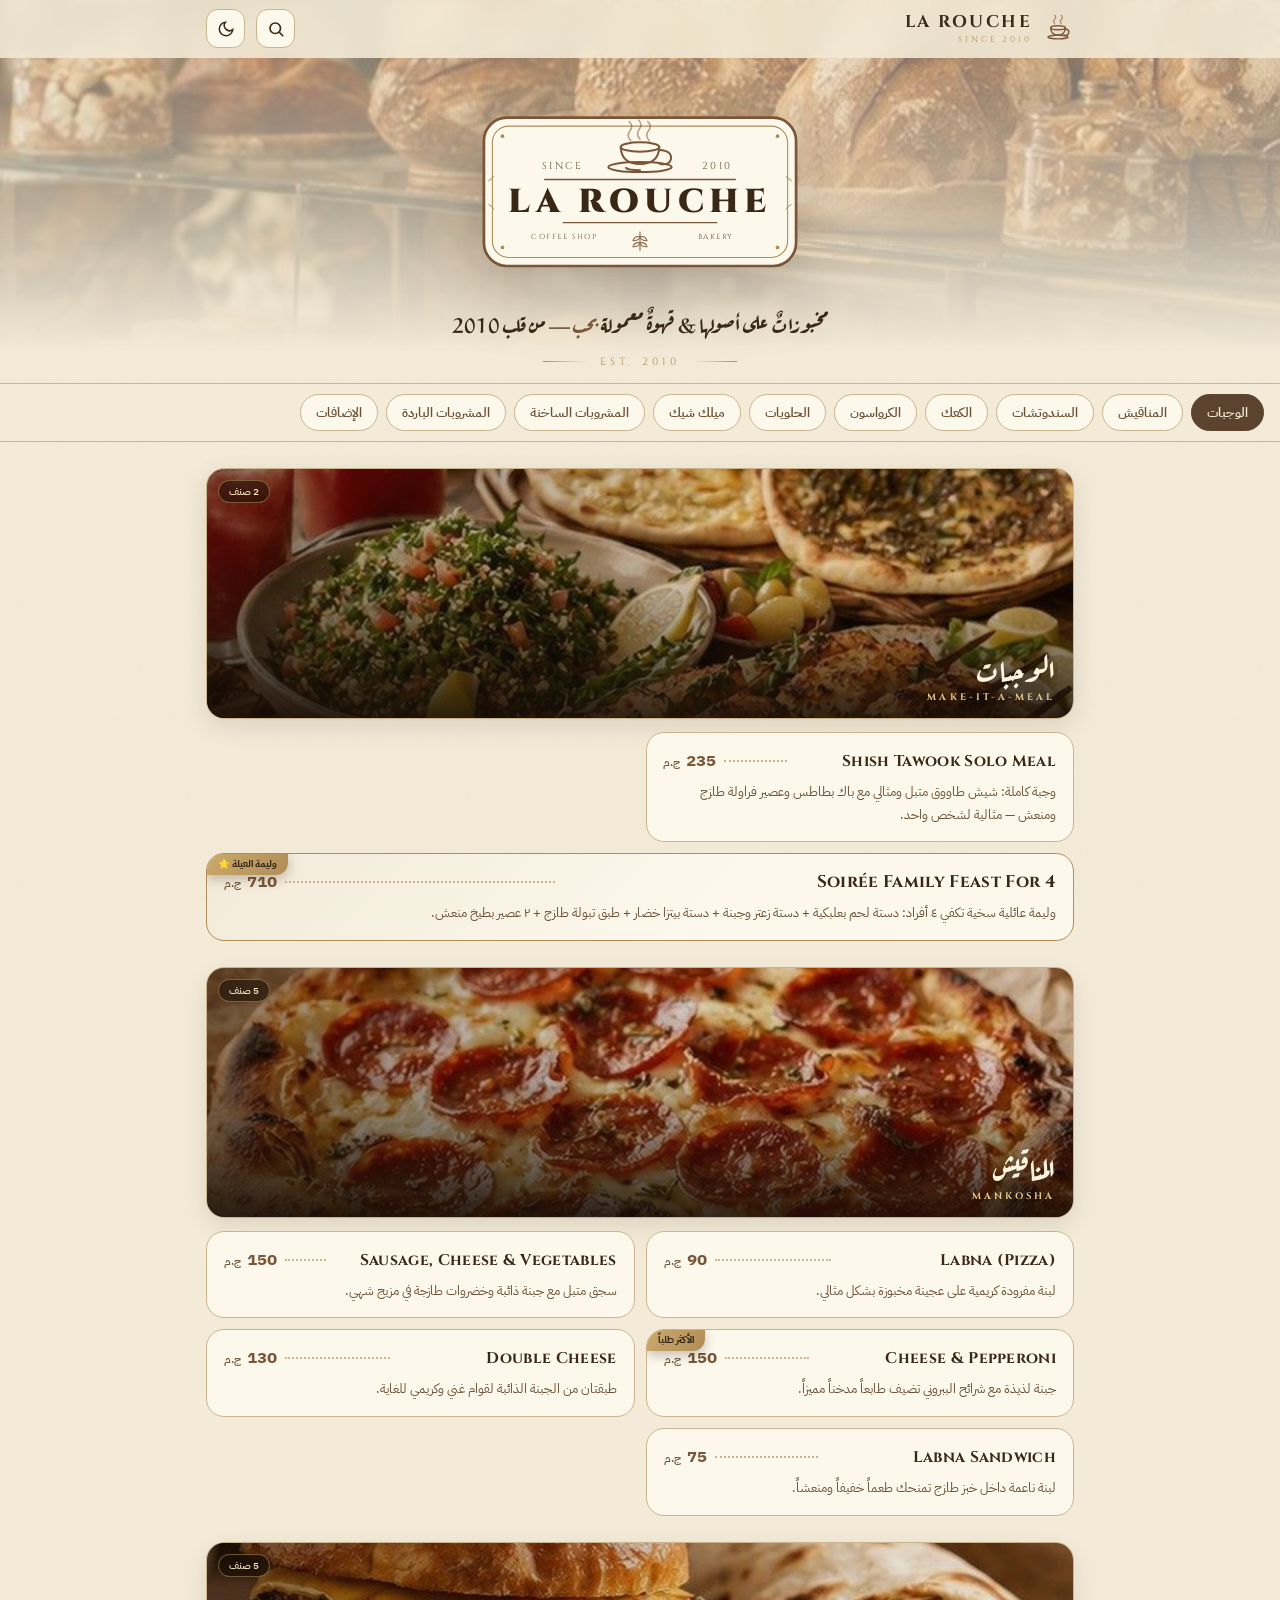
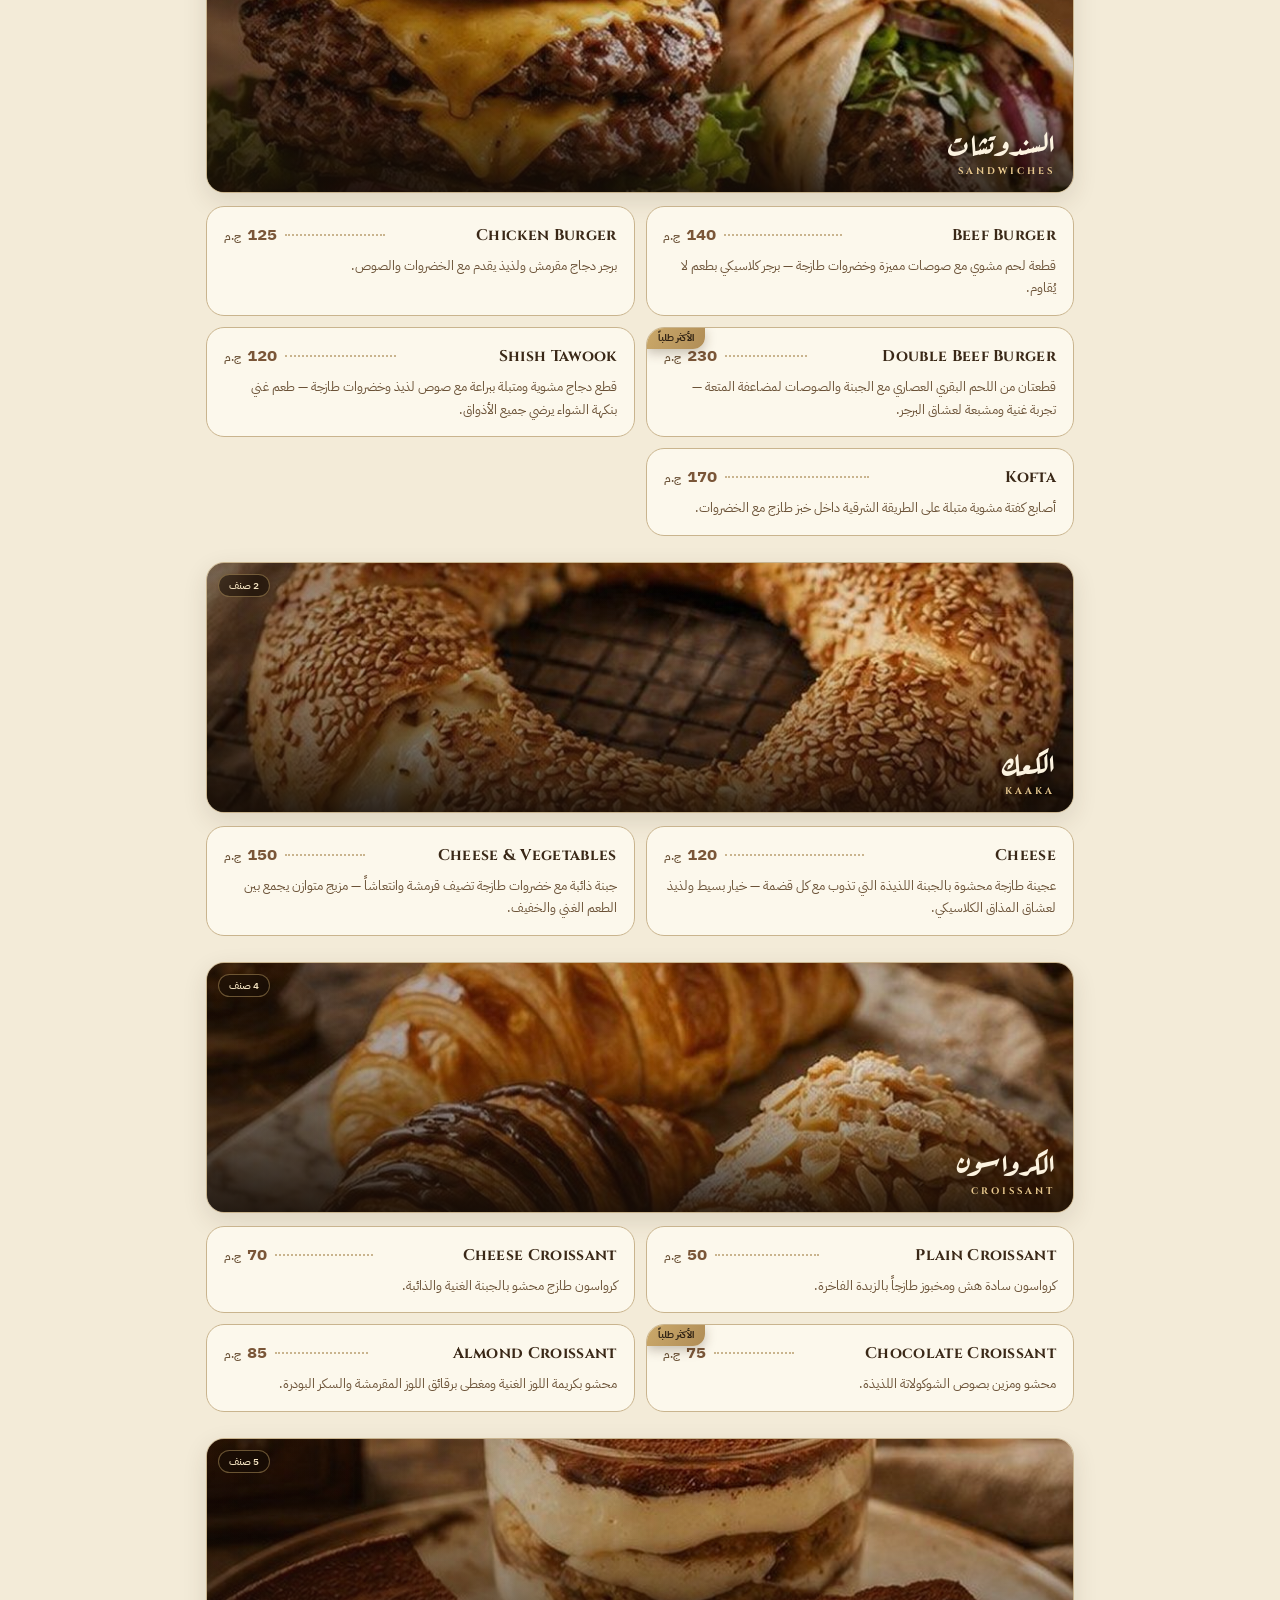
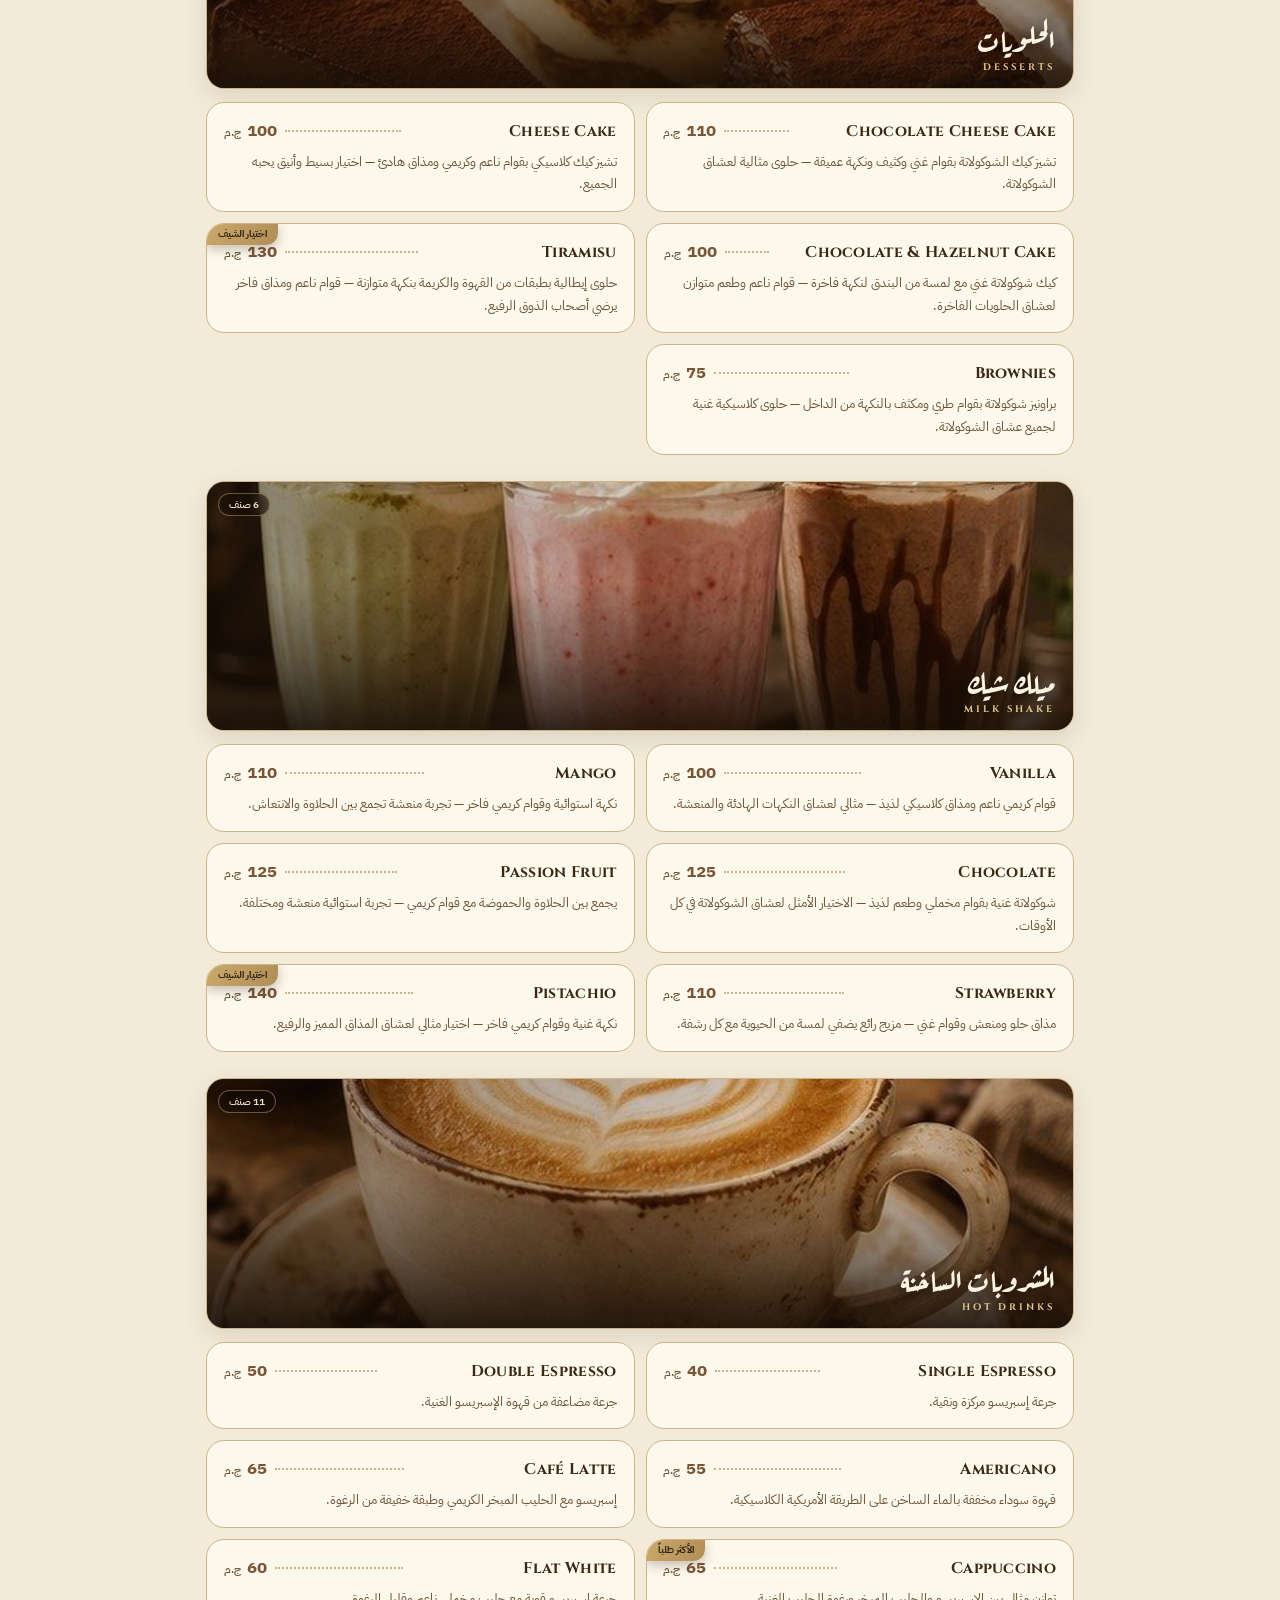
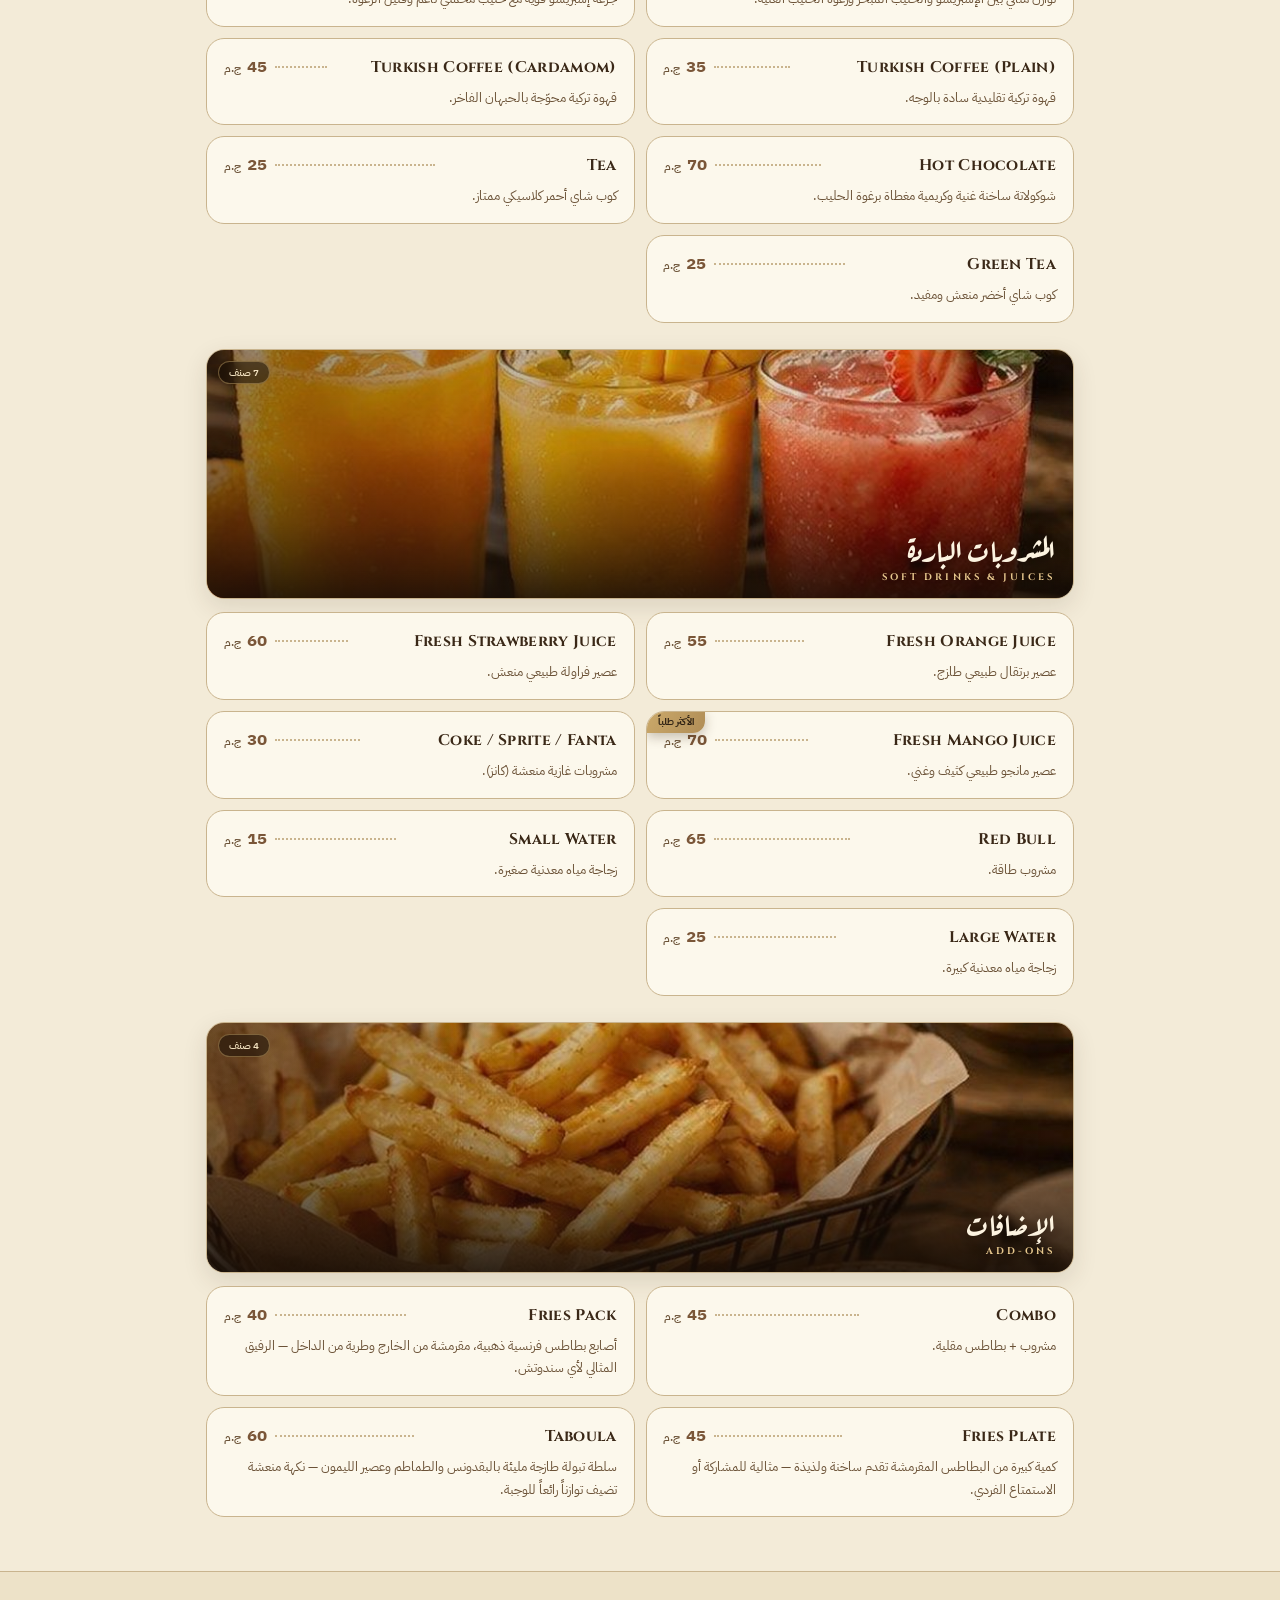
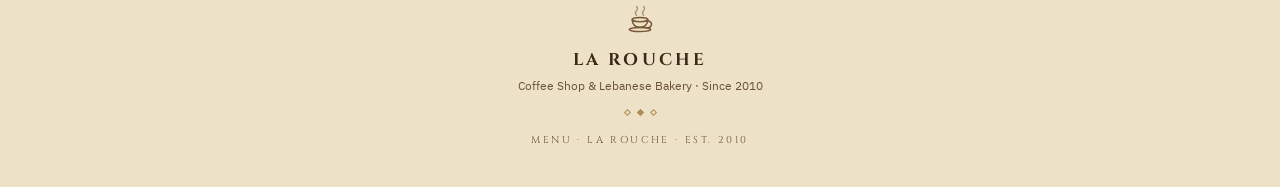
==== commit 3a96c8a5: "Rebuild the menu as one continuous page With 51 items across 10 categories the two-level navigation " ====
--- a/index.html
+++ b/index.html
@@ -10,322 +10,225 @@
 <link rel="preconnect" href="https://fonts.gstatic.com" crossorigin>
 <link href="https://fonts.googleapis.com/css2?family=Cinzel:wght@500;700;900&family=Aref+Ruqaa:wght@700&family=IBM+Plex+Sans+Arabic:wght@400;600;700&display=swap" rel="stylesheet">
 <style>
-/* ================= LA ROUCHE — vintage bakery engine v2 ================= */
+/* ================= LA ROUCHE — single-page menu ================= */
 :root{
-  --bg:#F3EBD8;
-  --bg-2:#EDE2C8;
-  --card:#FCF8EC;
-  --ink:#3A2817;
-  --ink-soft:#6B5237;
-  --line:#C9B48E;
-  --accent:#7A5638;
-  --deep:#5C4330;
-  --gold:#B08D57;
-  --gold-2:#CBA96A;
-  --chip:#EFE5CD;
+  --bg:#F3EBD8; --bg-2:#EDE2C8; --card:#FCF8EC;
+  --ink:#3A2817; --ink-soft:#6B5237; --line:#C9B48E;
+  --accent:#7A5638; --deep:#5C4330; --gold:#B08D57; --gold-2:#CBA96A; --chip:#EFE5CD;
   --shadow:0 14px 40px rgba(58,40,23,.16);
   --shadow-lg:0 26px 60px rgba(58,40,23,.24);
   --ring:rgba(176,141,87,.45);
   --radius:18px;
+  --hd:58px; --chips:53px;
 }
 html.dark{
-  --bg:#1C140D;
-  --bg-2:#241B12;
-  --card:#2A1F16;
-  --ink:#F2E8D2;
-  --ink-soft:#CBB794;
-  --line:#4E3D2A;
-  --accent:#CDA877;
-  --deep:#E6D1A8;
-  --gold:#CBA96A;
-  --gold-2:#E0C489;
-  --chip:#33271A;
+  --bg:#1C140D; --bg-2:#241B12; --card:#2A1F16;
+  --ink:#F2E8D2; --ink-soft:#CBB794; --line:#4E3D2A;
+  --accent:#CDA877; --deep:#E6D1A8; --gold:#CBA96A; --gold-2:#E0C489; --chip:#33271A;
   --shadow:0 16px 44px rgba(0,0,0,.5);
   --shadow-lg:0 30px 70px rgba(0,0,0,.6);
   --ring:rgba(203,169,106,.4);
 }
 *{margin:0;padding:0;box-sizing:border-box;-webkit-tap-highlight-color:transparent}
-html{scroll-behavior:smooth}
+/* scrolling is animated in JS (see animateScroll) — CSS smooth would also
+   capture our own instant corrections and fight them */
+html{scroll-behavior:auto}
 body{
-  font-family:'IBM Plex Sans Arabic',sans-serif;
-  background:var(--bg);color:var(--ink);
-  min-height:100dvh;overflow-x:hidden;
-  transition:background .6s,color .6s;
-}
-/* atmosphere: grain + soft vignette */
-body::before{
+  font-family:'IBM Plex Sans Arabic',sans-serif;background:var(--bg);color:var(--ink);
+  min-height:100dvh;overflow-x:hidden;transition:background .6s,color .6s;
+}
+body::before{ /* paper grain */
   content:'';position:fixed;inset:0;pointer-events:none;z-index:0;opacity:.5;
   background-image:url("data:image/svg+xml,%3Csvg xmlns='http://www.w3.org/2000/svg' width='140' height='140'%3E%3Cfilter id='n'%3E%3CfeTurbulence type='fractalNoise' baseFrequency='.9' numOctaves='2'/%3E%3CfeColorMatrix values='0 0 0 0 .45 0 0 0 0 .35 0 0 0 0 .22 0 0 0 .05 0'/%3E%3C/filter%3E%3Crect width='140' height='140' filter='url(%23n)'/%3E%3C/svg%3E");
 }
-body::after{
-  content:'';position:fixed;inset:0;pointer-events:none;z-index:0;
-  background:radial-gradient(120% 90% at 50% 0%,transparent 55%,rgba(58,40,23,.10) 100%);
-}
 .lat{font-family:'Cinzel',serif}
 .rq{font-family:'Aref Ruqaa',serif}
 
-/* ================= EMBLEM (logo) ================= */
+/* ---------- emblem ---------- */
 .emblem{display:block;width:100%;height:auto;overflow:visible}
 .emblem .fr-out{fill:var(--card)}
 .steam{stroke:var(--accent);stroke-width:2;stroke-linecap:round;fill:none;opacity:.55;
   animation:steam 3.4s ease-in-out infinite}
-.steam.s2{animation-delay:.5s}
-.steam.s3{animation-delay:1s}
+.steam.s2{animation-delay:.5s}.steam.s3{animation-delay:1s}
 @keyframes steam{0%,100%{opacity:.25;transform:translateY(2px) scaleY(.96)}50%{opacity:.75;transform:translateY(-2px) scaleY(1.04)}}
-
-/* ================= SPLASH ================= */
-#splash{
-  position:fixed;inset:0;z-index:100;display:flex;flex-direction:column;align-items:center;justify-content:center;gap:20px;
-  background:radial-gradient(circle at 50% 42%,var(--bg-2),var(--bg));
-  transition:opacity .8s ease,visibility .8s;
-}
+@keyframes fadeUp{from{opacity:0;transform:translateY(12px)}to{opacity:1;transform:none}}
+@keyframes kenburns{from{transform:scale(1.04)}to{transform:scale(1.13)}}
+
+/* ---------- splash ---------- */
+#splash{position:fixed;inset:0;z-index:100;display:flex;flex-direction:column;align-items:center;justify-content:center;gap:20px;
+  background:radial-gradient(circle at 50% 42%,var(--bg-2),var(--bg));transition:opacity .7s ease,visibility .7s}
 #splash.gone{opacity:0;visibility:hidden}
-#splash .em-wrap{width:min(80vw,430px);opacity:0;transform:scale(.86) translateY(10px);
-  animation:emIn 1.2s cubic-bezier(.2,.8,.2,1) forwards .1s}
+#splash .em-wrap{position:relative;width:min(80vw,420px);opacity:0;transform:scale(.88) translateY(8px);
+  animation:emIn 1.1s cubic-bezier(.2,.8,.2,1) forwards .1s}
 @keyframes emIn{to{opacity:1;transform:none}}
-#splash .em-wrap::after{ /* gold shimmer sweep */
-  content:'';position:absolute;inset:0;pointer-events:none;
+#splash .em-wrap::after{content:'';position:absolute;inset:0;pointer-events:none;
   background:linear-gradient(115deg,transparent 35%,rgba(255,245,220,.55) 50%,transparent 65%);
-  transform:translateX(-120%);animation:sweep 1.4s ease .9s}
+  transform:translateX(-120%);animation:sweep 1.4s ease .8s}
 @keyframes sweep{to{transform:translateX(120%)}}
-#splash .em-wrap{position:relative}
-#splash .since{letter-spacing:.4em;font-size:11px;color:var(--gold);opacity:0;animation:fadeUp .8s ease forwards 1.2s}
-
-@keyframes fadeUp{from{opacity:0;transform:translateY(12px)}to{opacity:1;transform:none}}
-
-/* ================= HEADER ================= */
-header{
-  position:sticky;top:0;z-index:40;
-  background:color-mix(in srgb,var(--bg) 86%,transparent);
+#splash .since{letter-spacing:.4em;font-size:11px;color:var(--gold);opacity:0;animation:fadeUp .8s ease forwards 1.1s}
+
+/* ---------- header ---------- */
+header{position:sticky;top:0;z-index:40;height:var(--hd);
+  background:color-mix(in srgb,var(--bg) 88%,transparent);
   backdrop-filter:blur(14px);-webkit-backdrop-filter:blur(14px);
-  border-bottom:1px solid transparent;transition:border-color .3s,box-shadow .3s,background .3s;
-}
-header.scrolled{border-bottom-color:var(--line);box-shadow:0 6px 22px rgba(58,40,23,.10)}
-.hd-in{max-width:880px;margin:auto;display:flex;align-items:center;gap:12px;padding:9px 16px}
-.hd-logo{display:flex;align-items:center;gap:11px;cursor:pointer;user-select:none}
-.hd-logo .cup{display:block;width:34px;height:34px;flex:0 0 auto}
-.hd-name{line-height:1}
-.hd-name b{font-size:18px;letter-spacing:.14em;display:block}
-.hd-name span{display:block;font-size:9px;letter-spacing:.34em;color:var(--gold);margin-top:4px}
+  border-bottom:1px solid transparent;transition:border-color .3s,box-shadow .3s}
+header.scrolled{border-bottom-color:var(--line);box-shadow:0 4px 20px rgba(58,40,23,.10)}
+.hd-in{max-width:900px;margin:auto;height:100%;display:flex;align-items:center;gap:11px;padding:0 16px}
+.hd-logo{display:flex;align-items:center;gap:10px;cursor:pointer;user-select:none}
+.hd-logo .cup{display:block;width:32px;height:32px;flex:0 0 auto}
+.hd-name b{font-size:17px;letter-spacing:.14em;display:block;line-height:1}
+.hd-name span{display:block;font-size:8.5px;letter-spacing:.34em;color:var(--gold);margin-top:4px}
 .hd-sp{flex:1}
-.icon-btn{
-  width:42px;height:42px;border-radius:13px;border:1px solid var(--line);
+.icon-btn{width:39px;height:39px;border-radius:12px;border:1px solid var(--line);
   background:var(--card);color:var(--ink);display:grid;place-items:center;cursor:pointer;
-  transition:transform .2s,box-shadow .2s,border-color .2s;
-}
-.icon-btn:hover{border-color:var(--gold);box-shadow:0 4px 14px rgba(58,40,23,.12)}
+  transition:transform .2s,box-shadow .2s,border-color .2s}
+.icon-btn:hover{border-color:var(--gold)}
 .icon-btn:active{transform:scale(.9)}
-.icon-btn svg{width:19px;height:19px}
-
-/* ================= HERO (full-bleed gradient photo) ================= */
-.hero{position:relative;text-align:center;z-index:1;overflow:hidden;
-  margin-top:-60px;padding:104px 20px 10px}
+.icon-btn svg{width:18px;height:18px}
+/* reading progress */
+#prog{position:absolute;left:0;right:0;bottom:-1px;height:2px;background:var(--gold);
+  transform-origin:right center;transform:scaleX(0);transition:transform .1s linear}
+
+/* ---------- hero ---------- */
+.hero{position:relative;text-align:center;z-index:1;overflow:hidden;margin-top:calc(var(--hd) * -1);padding:96px 20px 14px}
 .hero .hero-bg{position:absolute;inset:0;z-index:-1;pointer-events:none}
-.hero .hero-bg img{
-  width:100%;height:100%;object-fit:cover;object-position:center 52%;
-  opacity:.58;filter:saturate(1.08);
+.hero .hero-bg img{width:100%;height:100%;object-fit:cover;object-position:center 52%;opacity:.58;filter:saturate(1.08);
   -webkit-mask-image:linear-gradient(to bottom,rgba(0,0,0,.98) 8%,rgba(0,0,0,.55) 52%,transparent 92%);
   mask-image:linear-gradient(to bottom,rgba(0,0,0,.98) 8%,rgba(0,0,0,.55) 52%,transparent 92%);
-  animation:kenburns 22s ease-in-out infinite alternate}
+  animation:kenburns 24s ease-in-out infinite alternate}
 html.dark .hero .hero-bg img{opacity:.40}
-.hero .em-wrap{position:relative;width:min(78vw,360px);margin:auto;filter:drop-shadow(0 16px 34px rgba(58,40,23,.28));
-  animation:fadeUp 1s ease both}
-.hero .tag{
-  font-family:'Aref Ruqaa',serif;font-weight:700;
-  font-size:clamp(17px,4.6vw,22px);color:var(--ink);margin-top:18px;line-height:1.7;
-  animation:fadeUp 1s ease both .25s}
+.hero .em-wrap{position:relative;width:min(76vw,340px);margin:auto;filter:drop-shadow(0 16px 34px rgba(58,40,23,.28));animation:fadeUp 1s ease both}
+.hero .tag{font-family:'Aref Ruqaa',serif;font-weight:700;font-size:clamp(16px,4.4vw,21px);
+  color:var(--ink);margin-top:16px;line-height:1.7;animation:fadeUp 1s ease both .2s}
 .hero .tag em{color:var(--accent);font-style:normal}
-.hero .est{display:inline-flex;align-items:center;gap:14px;margin-top:16px;color:var(--gold);font-size:11px;letter-spacing:.4em;
-  animation:fadeUp 1s ease both .45s}
-.hero .est::before,.hero .est::after{content:'';width:50px;height:1px;background:linear-gradient(90deg,transparent,var(--gold))}
+.hero .est{display:inline-flex;align-items:center;gap:13px;margin-top:14px;color:var(--gold);
+  font-size:10.5px;letter-spacing:.4em;animation:fadeUp 1s ease both .38s}
+.hero .est::before,.hero .est::after{content:'';width:44px;height:1px;background:linear-gradient(90deg,transparent,var(--gold))}
 .hero .est::after{background:linear-gradient(90deg,var(--gold),transparent)}
 
-@keyframes kenburns{from{transform:scale(1.05) translate(0,0)}to{transform:scale(1.14) translate(-2%,-2%)}}
-
-/* ================= HOME GRID ================= */
-.grid-wrap{max-width:880px;margin:auto;padding:8px 16px 60px;position:relative;z-index:1}
-.sec-title{display:flex;align-items:center;justify-content:center;gap:16px;margin:30px 4px 20px;color:var(--ink-soft);font-size:13px;letter-spacing:.22em;font-weight:600}
-.sec-title span{white-space:nowrap}
-.sec-title::before,.sec-title::after{content:'';flex:1;max-width:120px;height:1px;background:linear-gradient(90deg,transparent,var(--line),transparent)}
-
-/* ================= CATEGORY GRID ================= */
-.cat-grid{display:grid;grid-template-columns:repeat(2,1fr);gap:13px}
-@media(min-width:640px){
-  .cat-grid{grid-template-columns:repeat(3,1fr)}
-  /* a lone card in the last row sits centered instead of stranded on one side */
-  .cat-grid > .cat-tile:last-child:nth-child(3n+1){grid-column:2}
-}
-.cat-tile{
-  position:relative;overflow:hidden;aspect-ratio:1/.86;
-  background:var(--bg-2);border:1px solid var(--line);border-radius:var(--radius);cursor:pointer;
-  box-shadow:0 6px 18px rgba(58,40,23,.10);
-  transition:transform .3s cubic-bezier(.2,.8,.2,1),box-shadow .3s,border-color .3s;
-}
-.cat-tile .ph{position:absolute;inset:0}
-.cat-tile .ph img{width:100%;height:100%;object-fit:cover;display:block;
-  transition:transform .6s cubic-bezier(.2,.8,.2,1)}
-.cat-tile:hover .ph img{transform:scale(1.1)}
-.cat-tile .ic-fb{display:none;position:absolute;inset:0;place-items:center;color:var(--gold);
-  background:radial-gradient(circle at 32% 28%,color-mix(in srgb,var(--gold) 20%,transparent),transparent 52%),var(--bg-2)}
-.cat-tile .ic-fb svg{width:58px;height:58px}
-.cat-tile.no-photo .ph img{display:none}
-.cat-tile.no-photo .ic-fb{display:grid}
-.cat-tile .shade{position:absolute;inset:0;transition:opacity .3s;
-  background:linear-gradient(to top,rgba(26,16,8,.90) 5%,rgba(26,16,8,.34) 50%,rgba(26,16,8,.05) 100%)}
-.cat-tile:hover .shade{opacity:.88}
-.cat-tile::before{ /* shine sweep */
-  content:'';position:absolute;top:0;inset-inline-start:-60%;width:50%;height:100%;z-index:3;pointer-events:none;
-  background:linear-gradient(100deg,transparent,rgba(255,248,232,.42),transparent);
-  transform:skewX(-18deg);transition:inset-inline-start .6s ease}
-.cat-tile:hover::before{inset-inline-start:130%}
-.cat-tile::after{content:'';position:absolute;inset:0;border-radius:inherit;pointer-events:none;z-index:2;
-  box-shadow:inset 0 0 0 1px rgba(203,169,106,.30)}
-.cat-tile:hover{transform:translateY(-6px);box-shadow:var(--shadow-lg);border-color:var(--gold)}
-.cat-tile:active{transform:translateY(-2px) scale(.98)}
-.cat-tile .info{position:absolute;inset-inline:0;bottom:0;z-index:3;padding:13px 15px;text-align:start;color:#FCF3E0}
-.cat-tile .info b{display:block;font-size:17px;line-height:1.2;text-shadow:0 2px 12px rgba(0,0,0,.6)}
-.cat-tile .info .en{display:block;font-size:8.8px;letter-spacing:.24em;color:var(--gold-2);margin-top:5px;text-transform:uppercase}
-.cat-tile .cnt{position:absolute;top:10px;inset-inline-start:10px;z-index:3;font-size:9.5px;font-weight:600;
-  background:rgba(26,16,8,.58);backdrop-filter:blur(6px);-webkit-backdrop-filter:blur(6px);
+/* ---------- sticky chips ---------- */
+.chips{position:sticky;top:var(--hd);z-index:35;display:flex;gap:8px;overflow-x:auto;
+  padding:10px 16px;scrollbar-width:none;background:var(--bg);
+  border-block:1px solid var(--line)}
+.chips::-webkit-scrollbar{display:none}
+.chip{flex:0 0 auto;padding:8px 15px;border-radius:99px;font-size:13px;font-weight:600;
+  border:1px solid var(--line);background:var(--card);color:var(--ink-soft);cursor:pointer;
+  font-family:inherit;white-space:nowrap;transition:background .25s,color .25s,border-color .25s,transform .2s}
+.chip:active{transform:scale(.94)}
+.chip.on{background:var(--deep);border-color:var(--deep);color:var(--bg)}
+html.dark .chip.on{color:#231A11}
+
+/* ---------- sections ---------- */
+.menu{max-width:900px;margin:auto;padding:0 16px 40px;position:relative;z-index:1}
+.sec{scroll-margin-top:calc(var(--hd) + var(--chips) + 10px);padding-top:26px}
+.band{position:relative;border-radius:var(--radius);overflow:hidden;border:1px solid var(--line);
+  box-shadow:0 8px 24px rgba(58,40,23,.12);aspect-ratio:900/260}
+/* explicit stacking: fallback < photo < scrim < text */
+.band .fb{position:absolute;inset:0;z-index:0;display:grid;place-items:center;color:var(--gold);
+  background:radial-gradient(circle at 32% 30%,color-mix(in srgb,var(--gold) 18%,transparent),transparent 52%),var(--bg-2)}
+.band .fb svg{width:64px;height:64px}
+.band img{position:relative;z-index:1;width:100%;height:100%;object-fit:cover;display:block;
+  opacity:0;transition:opacity .6s ease}
+.band img.ready{opacity:1}
+.band .scrim{position:absolute;inset:0;z-index:2;background:
+  linear-gradient(0deg,rgba(22,13,6,.86) 0px,rgba(22,13,6,.42) 74px,rgba(22,13,6,.10) 150px),
+  linear-gradient(90deg,rgba(22,13,6,.42),transparent 62%)}
+.band .btxt{position:absolute;inset-inline-start:18px;bottom:14px;z-index:3;color:#FCF3E0}
+.band .btxt h2{font-family:'Aref Ruqaa',serif;font-weight:700;font-size:clamp(21px,5.4vw,30px);
+  line-height:1.2;text-shadow:0 3px 14px rgba(0,0,0,.6)}
+.band .btxt .en{display:block;font-family:'Cinzel',serif;font-size:9.5px;font-weight:700;letter-spacing:.32em;
+  color:#E7C88E;margin-top:6px;text-transform:uppercase;text-shadow:0 2px 8px rgba(0,0,0,.75)}
+.band .cnt{position:absolute;top:11px;inset-inline-end:11px;z-index:3;font-size:10px;font-weight:600;
+  background:rgba(22,13,6,.55);backdrop-filter:blur(6px);-webkit-backdrop-filter:blur(6px);
   border:1px solid rgba(203,169,106,.45);color:#F3E2C0;padding:3px 10px;border-radius:99px}
 
-/* reveal system */
-.reveal{opacity:0;transform:translateY(26px);transition:opacity .7s ease,transform .7s cubic-bezier(.2,.8,.2,1)}
-.reveal.in{opacity:1;transform:none}
-
-/* ================= CHIPS ================= */
-.chips{
-  position:sticky;top:60px;z-index:30;display:flex;gap:8px;overflow-x:auto;
-  padding:11px 16px;scrollbar-width:none;
-  background:var(--bg); /* solid, not blurred: backdrop-filter here janks mobile scrolling */
-  border-bottom:1px solid var(--line);
-}
-.chips::-webkit-scrollbar{display:none}
-.chip{
-  flex:0 0 auto;padding:8px 16px;border-radius:99px;font-size:13px;font-weight:600;
-  border:1px solid var(--line);background:var(--card);color:var(--ink-soft);cursor:pointer;
-  transition:all .25s;font-family:inherit;
-}
-.chip:hover{border-color:var(--gold)}
-.chip.on{background:var(--deep);border-color:var(--deep);color:var(--bg);font-weight:600;box-shadow:0 6px 16px rgba(58,40,23,.22)}
-html.dark .chip.on{color:#231A11}
-
-/* ================= CATEGORY VIEW ================= */
-.cat-hero{position:relative;height:clamp(230px,42vw,320px);overflow:hidden}
-.cat-hero img{width:100%;height:100%;object-fit:cover;display:block;filter:saturate(1.05) contrast(1.02);
-  transform:scale(1.06);animation:kenburns 16s ease-in-out infinite alternate}
-/* pixel stops so the dark band always sits exactly under the title, at any hero height */
-.cat-hero .scrim{position:absolute;inset:0;background:
-  linear-gradient(0deg,var(--bg) 0px,rgba(24,15,7,.90) 26px,rgba(24,15,7,.46) 130px,transparent 230px),
-  linear-gradient(90deg,rgba(24,15,7,.45),transparent 58%)}
-.cat-hero .fallback{display:none;position:absolute;inset:0;place-items:center;color:var(--gold);
-  background:radial-gradient(circle at 30% 30%,color-mix(in srgb,var(--gold) 16%,transparent),transparent 45%),var(--bg-2)}
-.cat-hero .fallback svg{width:84px;height:84px;opacity:.85}
-.cat-hero.no-photo img{display:none}
-.cat-hero.no-photo .fallback{display:grid}
-.cat-hero .htxt{position:absolute;inset-inline-start:20px;bottom:34px;z-index:2;color:#FBF3E1}
-.cat-hero .htxt h2{font-family:'Aref Ruqaa',serif;font-weight:700;font-size:clamp(26px,7vw,40px);
-  text-shadow:0 3px 16px rgba(0,0,0,.5);animation:slideIn .7s cubic-bezier(.2,.8,.2,1) both}
-.cat-hero .htxt .en{font-family:'Cinzel',serif;font-size:11px;font-weight:700;letter-spacing:.34em;color:#E7C88E;margin-top:7px;text-transform:uppercase;text-shadow:0 2px 10px rgba(0,0,0,.75);
-  animation:slideIn .7s ease both .12s}
-@keyframes slideIn{from{opacity:0;transform:translateX(24px)}to{opacity:1;transform:none}}
-
-.items{max-width:880px;margin:auto;padding:22px 16px 26px;display:grid;gap:13px;position:relative;z-index:1}
-@media(min-width:720px){.items{grid-template-columns:1fr 1fr}}
-.item{
-  background:var(--card);border:1px solid var(--line);border-radius:var(--radius);
-  padding:17px 18px;display:flex;flex-direction:column;gap:9px;position:relative;overflow:hidden;
-  transition:transform .28s cubic-bezier(.2,.8,.2,1),box-shadow .28s,border-color .28s;
-}
+/* ---------- items ---------- */
+.items{display:grid;gap:11px;margin-top:13px}
+@media(min-width:700px){.items{grid-template-columns:1fr 1fr}}
+.item{background:var(--card);border:1px solid var(--line);border-radius:var(--radius);
+  padding:15px 17px;display:flex;flex-direction:column;gap:8px;position:relative;overflow:hidden;
+  transition:transform .28s cubic-bezier(.2,.8,.2,1),box-shadow .28s,border-color .28s}
 .item::before{content:'';position:absolute;inset-inline-start:0;top:0;bottom:0;width:3px;
   background:linear-gradient(var(--gold),var(--accent));transform:scaleY(0);transform-origin:top;transition:transform .3s}
-.item:hover{transform:translateY(-4px);box-shadow:var(--shadow-lg);border-color:var(--gold)}
+.item:hover{transform:translateY(-3px);box-shadow:var(--shadow);border-color:var(--gold)}
 .item:hover::before{transform:scaleY(1)}
-/* wraps instead of pushing the price off-screen when the name is long */
 .item .row{display:flex;align-items:baseline;gap:8px;flex-wrap:wrap}
-.item .nm{font-weight:700;font-size:16px;flex:1 1 auto;min-width:0;letter-spacing:.02em;overflow-wrap:anywhere}
+.item .nm{font-weight:700;font-size:15.5px;flex:1 1 auto;min-width:0;letter-spacing:.02em;overflow-wrap:anywhere}
 .item .dots{flex:1 1 16px;border-bottom:2px dotted var(--line);transform:translateY(-4px);min-width:16px}
-.item .pr{white-space:nowrap;color:var(--accent);font-weight:700;font-size:17px;flex:0 0 auto;margin-inline-start:auto}
+.item .pr{white-space:nowrap;color:var(--accent);font-weight:700;font-size:16.5px;flex:0 0 auto;margin-inline-start:auto}
 .item .pr small{font-size:10.5px;color:var(--ink-soft);font-weight:600;margin-inline-start:2px}
-.item p{font-size:12.8px;line-height:1.8;color:var(--ink-soft);font-weight:400}
+.item p{font-size:12.6px;line-height:1.8;color:var(--ink-soft)}
 .star{position:absolute;top:-1px;inset-inline-end:0;background:linear-gradient(120deg,var(--gold-2),var(--gold));
-  color:#2E2113;font-size:10px;font-weight:700;padding:4px 12px;border-end-start-radius:12px;letter-spacing:.03em;
+  color:#2E2113;font-size:9.5px;font-weight:700;padding:4px 11px;border-end-start-radius:12px;
   box-shadow:0 4px 12px rgba(58,40,23,.28);overflow:hidden}
 .star::after{content:'';position:absolute;inset:0;background:linear-gradient(100deg,transparent,rgba(255,255,255,.6),transparent);
-  transform:translateX(-120%);animation:starshine 3.6s ease infinite 1s}
+  transform:translateX(-120%);animation:starshine 4s ease infinite 1s}
 @keyframes starshine{0%,60%{transform:translateX(-120%)}100%{transform:translateX(140%)}}
 .item.feast{grid-column:1/-1;border:1.5px solid var(--gold);
-  background:linear-gradient(135deg,color-mix(in srgb,var(--gold) 14%,var(--card)),var(--card) 58%)}
-.item.feast .nm{font-size:18px}
-.item.feast::after{content:'';position:absolute;inset:0;pointer-events:none;
-  background:linear-gradient(115deg,transparent 40%,rgba(255,248,230,.35) 50%,transparent 60%);
-  transform:translateX(-120%);animation:sweep2 5s ease infinite 1.5s}
-@keyframes sweep2{0%,55%{transform:translateX(-120%)}100%{transform:translateX(120%)}}
-
-.nav-cats{max-width:880px;margin:auto;display:flex;justify-content:space-between;gap:10px;padding:6px 16px 54px}
-.nav-cats button{
-  flex:1;max-width:48%;padding:14px 15px;border-radius:14px;border:1px solid var(--line);
-  background:var(--card);color:var(--ink);font-family:inherit;font-size:13px;font-weight:600;cursor:pointer;
-  display:flex;align-items:center;gap:9px;transition:border-color .2s,transform .2s,box-shadow .2s}
-.nav-cats button:hover{border-color:var(--gold);box-shadow:var(--shadow)}
-.nav-cats button:active{transform:scale(.96)}
-.nav-cats button span{overflow:hidden;text-overflow:ellipsis;white-space:nowrap}
-.nav-cats button svg{transition:transform .25s}
-.nav-cats .prev:hover svg{transform:translateX(4px)}
-.nav-cats .nx{justify-content:flex-end}
-.nav-cats .nx:hover svg{transform:translateX(-4px)}
-
-/* ================= SEARCH ================= */
+  background:linear-gradient(135deg,color-mix(in srgb,var(--gold) 13%,var(--card)),var(--card) 58%)}
+.item.feast .nm{font-size:17px}
+/* search jump highlight */
+.item.flash{animation:flash 1.6s ease}
+@keyframes flash{0%,100%{box-shadow:none}18%{box-shadow:0 0 0 3px var(--ring);border-color:var(--gold)}}
+
+/* reveal */
+.reveal{opacity:0;transform:translateY(20px);transition:opacity .6s ease,transform .6s cubic-bezier(.2,.8,.2,1)}
+.reveal.in{opacity:1;transform:none}
+
+/* ---------- to top ---------- */
+#toTop{position:fixed;inset-inline-end:16px;bottom:18px;z-index:38;width:46px;height:46px;border-radius:50%;
+  border:1px solid var(--line);background:var(--card);color:var(--ink);display:grid;place-items:center;cursor:pointer;
+  box-shadow:var(--shadow);opacity:0;visibility:hidden;transform:translateY(10px);
+  transition:opacity .3s,visibility .3s,transform .3s}
+#toTop.on{opacity:1;visibility:visible;transform:none}
+#toTop:active{transform:scale(.9)}
+#toTop svg{width:19px;height:19px}
+
+/* ---------- search ---------- */
 #searchOv{position:fixed;inset:0;z-index:60;background:color-mix(in srgb,var(--bg) 95%,transparent);
   backdrop-filter:blur(12px);-webkit-backdrop-filter:blur(12px);display:none;flex-direction:column}
 #searchOv.open{display:flex;animation:fadeUp .25s ease}
-.s-bar{max-width:880px;width:100%;margin:auto;display:flex;gap:10px;padding:16px;align-items:center}
+.s-bar{max-width:900px;width:100%;margin:auto;display:flex;gap:10px;padding:16px;align-items:center}
 .s-bar input{flex:1;padding:14px 18px;border-radius:14px;border:1.5px solid var(--gold);outline:none;
   background:var(--card);color:var(--ink);font-family:inherit;font-size:15px;box-shadow:0 0 0 4px var(--ring)}
-.s-res{flex:1;overflow-y:auto;padding:4px 16px 40px;max-width:880px;width:100%;margin:auto}
-.s-hint{text-align:center;color:var(--ink-soft);font-size:13px;margin-top:36px}
-.s-item{background:var(--card);border:1px solid var(--line);border-radius:14px;padding:14px 16px;margin-bottom:10px;
+.s-res{flex:1;overflow-y:auto;padding:4px 16px 40px;max-width:900px;width:100%;margin:auto}
+.s-hint{text-align:center;color:var(--ink-soft);font-size:13px;margin-top:34px;line-height:2}
+.s-item{background:var(--card);border:1px solid var(--line);border-radius:14px;padding:13px 16px;margin-bottom:9px;
   cursor:pointer;display:flex;align-items:center;gap:10px;transition:border-color .2s,transform .2s}
 .s-item:hover{border-color:var(--gold);transform:translateX(-3px)}
 .s-item .c{font-size:10.5px;color:var(--gold);background:var(--chip);padding:2px 9px;border-radius:99px;border:1px solid var(--line);white-space:nowrap}
-.s-item b{flex:1;font-size:14px}
+.s-item b{flex:1;font-size:14px;min-width:0;overflow-wrap:anywhere}
 .s-item .p{color:var(--accent);font-weight:700;font-size:14px;white-space:nowrap}
 
-/* ================= FOOTER ================= */
-footer{border-top:1px solid var(--line);margin-top:10px;position:relative;z-index:1;
-  background:var(--bg-2);text-align:center;padding:34px 20px 42px}
+/* ---------- footer ---------- */
+footer{border-top:1px solid var(--line);margin-top:14px;position:relative;z-index:1;
+  background:var(--bg-2);text-align:center;padding:32px 20px 40px}
 footer .cup{display:block;width:34px;height:34px;margin:0 auto}
 footer h3{letter-spacing:.18em;font-size:17px;margin-top:10px}
-footer .ft-tag{color:var(--ink-soft);font-size:12px;margin-top:6px;letter-spacing:.06em}
-footer .orn{display:flex;justify-content:center;gap:8px;margin-top:16px;color:var(--gold)}
+footer .ft-tag{color:var(--ink-soft);font-size:12px;margin-top:6px}
+footer .orn{display:flex;justify-content:center;gap:8px;margin-top:15px}
 footer .orn span{width:5px;height:5px;border:1px solid var(--gold);transform:rotate(45deg)}
 footer .orn span:nth-child(2){background:var(--gold)}
-footer .mini{margin-top:20px;font-size:10px;color:var(--ink-soft);letter-spacing:.24em}
-
-/* view switching + page transition */
-#viewHome,#viewCat{display:none}
-#viewHome.on,#viewCat.on{display:block}
-.page-enter{animation:pageEnter .5s cubic-bezier(.2,.8,.2,1)}
-@keyframes pageEnter{from{opacity:0;transform:translateY(14px)}to{opacity:1;transform:none}}
+footer .mini{margin-top:18px;font-size:10px;color:var(--ink-soft);letter-spacing:.24em}
 
 @media(prefers-reduced-motion:reduce){
-  *{animation-duration:.001s!important;animation-iteration-count:1!important;transition-duration:.05s!important}
+  html{scroll-behavior:auto}
+  *{animation-duration:.001s!important;animation-iteration-count:1!important;transition-duration:.06s!important}
   .reveal{opacity:1;transform:none}
+  .band img{opacity:1}
 }
 </style>
 </head>
 <body>
 
-<!-- ============ SPLASH ============ -->
 <div id="splash" aria-hidden="true">
   <div class="em-wrap" id="splashEmblem"></div>
   <div class="since lat">COFFEE SHOP &nbsp;·&nbsp; LEBANESE BAKERY</div>
 </div>
 
-<!-- ============ HEADER ============ -->
 <header id="hdr">
   <div class="hd-in">
-    <div class="hd-logo" onclick="go('home')" role="button" aria-label="الرئيسية">
+    <div class="hd-logo" id="hdHome" role="button" aria-label="أعلى الصفحة">
       <span class="cup" id="hdCup"></span>
       <div class="hd-name lat"><b>LA ROUCHE</b><span>SINCE 2010</span></div>
     </div>
@@ -338,43 +241,23 @@
       <svg id="sunIc" viewBox="0 0 24 24" fill="none" stroke="currentColor" stroke-width="2" stroke-linecap="round" style="display:none"><circle cx="12" cy="12" r="4.5"/><path d="M12 2v2.5M12 19.5V22M2 12h2.5M19.5 12H22M4.9 4.9l1.8 1.8M17.3 17.3l1.8 1.8M19.1 4.9l-1.8 1.8M6.7 17.3l-1.8 1.8"/></svg>
     </button>
   </div>
+  <div id="prog"></div>
 </header>
 
-<!-- ============ HOME ============ -->
-<main id="viewHome" class="on">
-  <section class="hero">
-    <div class="hero-bg"><img src="assets/photos/counter.jpg" alt="" fetchpriority="high" decoding="async" onerror="this.parentElement.remove()"></div>
-    <div class="em-wrap" id="heroEmblem"></div>
-    <p class="tag">مخبوزاتٌ على أصولها &amp; قهوةٌ معمولة <em>بحب</em> — من قلب 2010</p>
-    <div class="est lat">EST. 2010</div>
-  </section>
-
-  <div class="grid-wrap">
-    <div class="sec-title"><span>اختار من قوائمنا</span></div>
-    <div class="cat-grid" id="catGrid"></div>
-  </div>
-</main>
-
-<!-- ============ CATEGORY ============ -->
-<main id="viewCat">
-  <nav class="chips" id="chips" aria-label="الأقسام"></nav>
-  <div class="cat-hero" id="catHero">
-    <img id="catImg" alt="" decoding="async">
-    <div class="fallback" id="catFallback"></div>
-    <div class="scrim"></div>
-    <div class="htxt">
-      <h2 class="rq" id="catTitle"></h2>
-      <div class="en" id="catEn"></div>
-    </div>
-  </div>
-  <div class="items" id="itemsBox"></div>
-  <div class="nav-cats">
-    <button class="prev" id="prevCat"><svg width="15" height="15" viewBox="0 0 24 24" fill="none" stroke="currentColor" stroke-width="2.4" stroke-linecap="round"><path d="M15 6l6 6-6 6" transform="rotate(180 12 12)"/></svg><span></span></button>
-    <button class="nx" id="nextCat"><span></span><svg width="15" height="15" viewBox="0 0 24 24" fill="none" stroke="currentColor" stroke-width="2.4" stroke-linecap="round"><path d="M9 6l-6 6 6 6" transform="rotate(180 12 12)"/></svg></button>
-  </div>
-</main>
-
-<!-- ============ SEARCH ============ -->
+<section class="hero">
+  <div class="hero-bg"><img src="assets/photos/counter.jpg" alt="" fetchpriority="high" decoding="async" onerror="this.parentElement.remove()"></div>
+  <div class="em-wrap" id="heroEmblem"></div>
+  <p class="tag">مخبوزاتٌ على أصولها &amp; قهوةٌ معمولة <em>بحب</em> — من قلب 2010</p>
+  <div class="est lat">EST. 2010</div>
+</section>
+
+<nav class="chips" id="chips" aria-label="الأقسام"></nav>
+<main class="menu" id="menu"></main>
+
+<button id="toTop" aria-label="أعلى الصفحة">
+  <svg viewBox="0 0 24 24" fill="none" stroke="currentColor" stroke-width="2.3" stroke-linecap="round" stroke-linejoin="round"><path d="M12 19V5M5 12l7-7 7 7"/></svg>
+</button>
+
 <div id="searchOv">
   <div class="s-bar">
     <input id="sInput" type="search" placeholder="دوّر على أي صنف… برجر، لاتيه، تشيز كيك" autocomplete="off">
@@ -385,7 +268,6 @@
   <div class="s-res" id="sRes"><div class="s-hint">اكتب اسم الصنف وهيظهرلك فوراً ✨</div></div>
 </div>
 
-<!-- ============ FOOTER ============ -->
 <footer>
   <span class="cup" id="ftCup"></span>
   <h3 class="lat">LA ROUCHE</h3>
@@ -395,45 +277,28 @@
 </footer>
 
 <script>
-/* ============ EMBLEM MARKUP (shared) ============ */
+/* ============ EMBLEM ============ */
 function emblemSVG(){return `
 <svg class="emblem" viewBox="0 0 440 250" fill="none" xmlns="http://www.w3.org/2000/svg">
-  <!-- frames -->
   <rect class="fr-out" x="18" y="28" width="404" height="192" rx="30" stroke="var(--accent)" stroke-width="3.5"/>
   <rect x="29" y="39" width="382" height="170" rx="21" fill="none" stroke="var(--gold)" stroke-width="1.4"/>
-  <!-- corner studs -->
-  <g fill="var(--gold)">
-    <circle cx="42" cy="52" r="2.4"/><circle cx="398" cy="52" r="2.4"/>
-    <circle cx="42" cy="196" r="2.4"/><circle cx="398" cy="196" r="2.4"/>
-  </g>
-  <!-- side ornaments -->
-  <g stroke="var(--gold)" stroke-width="1.3" fill="none" opacity=".85">
-    <path d="M24 110 l7 -6 M24 140 l7 6"/><path d="M416 110 l-7 -6 M416 140 l-7 6"/>
-  </g>
-  <!-- steam -->
+  <g fill="var(--gold)"><circle cx="42" cy="52" r="2.4"/><circle cx="398" cy="52" r="2.4"/><circle cx="42" cy="196" r="2.4"/><circle cx="398" cy="196" r="2.4"/></g>
+  <g stroke="var(--gold)" stroke-width="1.3" fill="none" opacity=".85"><path d="M24 110 l7 -6 M24 140 l7 6"/><path d="M416 110 l-7 -6 M416 140 l-7 6"/></g>
   <path class="steam s1" d="M208 58 q-6 -7 -1 -13 q5 -6 -1 -12"/>
   <path class="steam s2" d="M220 56 q-6 -7 -1 -13 q5 -6 -1 -12"/>
   <path class="steam s3" d="M232 58 q-6 -7 -1 -13 q5 -6 -1 -12"/>
-  <!-- cup + saucer -->
   <g stroke="var(--accent)" stroke-width="2.6" stroke-linecap="round" fill="none">
-    <ellipse cx="220" cy="92" rx="41" ry="6.5"/>
-    <path d="M220 96 q-16 0 -18 -3"/>
-    <ellipse cx="220" cy="66" rx="25" ry="6"/>
-    <path d="M195 66 Q196 88 220 88 Q244 88 245 66"/>
+    <ellipse cx="220" cy="92" rx="41" ry="6.5"/><path d="M220 96 q-16 0 -18 -3"/>
+    <ellipse cx="220" cy="66" rx="25" ry="6"/><path d="M195 66 Q196 88 220 88 Q244 88 245 66"/>
     <path d="M245 70 Q262 71 260 82 Q258 90 246 88"/>
   </g>
-  <!-- SINCE / 2010 -->
   <text class="lat" x="120" y="94" font-size="13" letter-spacing="3" fill="var(--ink-soft)" text-anchor="middle">SINCE</text>
   <text class="lat" x="320" y="94" font-size="13" letter-spacing="3" fill="var(--ink-soft)" text-anchor="middle">2010</text>
-  <!-- rules -->
   <line x1="96" y1="108" x2="344" y2="108" stroke="var(--accent)" stroke-width="2"/>
   <line x1="120" y1="164" x2="320" y2="164" stroke="var(--accent)" stroke-width="1.6"/>
-  <!-- brand -->
   <text class="lat" x="220" y="150" font-size="43" font-weight="900" letter-spacing="7" text-anchor="middle" fill="var(--ink)">LA ROUCHE</text>
-  <!-- sub labels -->
   <text class="lat" x="122" y="185" font-size="9.5" letter-spacing="2" fill="var(--ink-soft)" text-anchor="middle">COFFEE SHOP</text>
   <text class="lat" x="318" y="185" font-size="9.5" letter-spacing="2" fill="var(--ink-soft)" text-anchor="middle">BAKERY</text>
-  <!-- wheat sprig -->
   <g stroke="var(--accent)" stroke-width="1.5" stroke-linecap="round" fill="none" opacity=".85">
     <path d="M220 176 L220 200"/>
     <path d="M220 182 q-7 -1 -9 5 q7 1 9 -5 M220 182 q7 -1 9 5 q-7 1 -9 -5"/>
@@ -444,16 +309,14 @@
 function cupSVG(){return `
 <svg viewBox="0 0 48 48" fill="none" xmlns="http://www.w3.org/2000/svg">
   <g stroke="var(--accent)" stroke-width="2.2" stroke-linecap="round" stroke-linejoin="round">
-    <ellipse cx="24" cy="36" rx="15" ry="2.8"/>
-    <ellipse cx="24" cy="22" rx="11" ry="3"/>
-    <path d="M13 22 Q13.5 33 24 33 Q34.5 33 35 22"/>
-    <path d="M35 24 Q41.5 25 40 30 Q38.5 34.6 33 33.4"/>
+    <ellipse cx="24" cy="36" rx="15" ry="2.8"/><ellipse cx="24" cy="22" rx="11" ry="3"/>
+    <path d="M13 22 Q13.5 33 24 33 Q34.5 33 35 22"/><path d="M35 24 Q41.5 25 40 30 Q38.5 34.6 33 33.4"/>
   </g>
   <path class="steam s1" d="M19 16 q-3 -3.5 0 -6.5 q3 -3 0 -6"/>
   <path class="steam s2" d="M29 16 q-3 -3.5 0 -6.5 q3 -3 0 -6"/>
 </svg>`;}
 
-/* ================== DATA ================== */
+/* ============ ICONS (fallback when a photo is missing) ============ */
 const IC = {
   meals:`<svg viewBox="0 0 48 48" fill="none" stroke="currentColor" stroke-width="2.2" stroke-linecap="round"><path d="M6 33h36"/><path d="M10 33a14 14 0 0 1 28 0"/><path d="M24 19v-3"/><circle cx="24" cy="14" r="2"/><path d="M4 39h40" stroke-width="2.6"/></svg>`,
   manakish:`<svg viewBox="0 0 48 48" fill="none" stroke="currentColor" stroke-width="2.2" stroke-linecap="round"><circle cx="24" cy="24" r="16"/><circle cx="24" cy="24" r="11" stroke-dasharray="3 4"/><circle cx="20" cy="21" r="1.4" fill="currentColor"/><circle cx="28" cy="26" r="1.4" fill="currentColor"/><circle cx="23" cy="29" r="1.4" fill="currentColor"/></svg>`,
@@ -467,204 +330,290 @@
   hot:`<svg viewBox="0 0 48 48" fill="none" stroke="currentColor" stroke-width="2.2" stroke-linecap="round"><path d="M9 20h26v10a11 11 0 0 1-22 0V20Z" transform="translate(0 4)"/><path d="M35 26q7-1 7 5t-8 5" transform="translate(0 2)"/><path d="M17 14q3-4 0-8M24 13q3-4 0-8M31 14q3-4 0-8" stroke-width="1.8" opacity=".7"/></svg>`
 };
 
-const MENU = [
- {id:'meals', ar:'الوجبات', en:'Make-It-A-Meal', icon:'meals', items:[
-   {en:'Shish Tawook Solo Meal', ar:'وجبة كاملة: شيش طاووق متبل ومثالي مع باك بطاطس وعصير فراولة طازج ومنعش — مثالية لشخص واحد.', price:235},
-   {en:'Soirée Family Feast For 4', ar:'وليمة عائلية سخية تكفي ٤ أفراد: دستة لحم بعلبكية + دستة زعتر وجبنة + دستة بيتزا خضار + طبق تبولة طازج + ٢ عصير بطيخ منعش.', price:710, star:'وليمة العيلة ⭐', feast:true},
- ]},
- {id:'manakish', ar:'المناقيش', en:'Mankosha', icon:'manakish', items:[
-   {en:'Labna (Pizza)', ar:'لبنة مفرودة كريمية على عجينة مخبوزة بشكل مثالي.', price:90},
-   {en:'Sausage, Cheese & Vegetables', ar:'سجق متبل مع جبنة ذائبة وخضروات طازجة في مزيج شهي.', price:150},
-   {en:'Cheese & Pepperoni', ar:'جبنة لذيذة مع شرائح الببروني تضيف طابعاً مدخناً مميزاً.', price:150, star:'الأكثر طلباً'},
-   {en:'Double Cheese', ar:'طبقتان من الجبنة الذائبة لقوام غني وكريمي للغاية.', price:130},
-   {en:'Labna Sandwich', ar:'لبنة ناعمة داخل خبز طازج تمنحك طعماً خفيفاً ومنعشاً.', price:75},
- ]},
- {id:'sandwiches', ar:'السندوتشات', en:'Sandwiches', icon:'sandwiches', items:[
-   {en:'Beef Burger', ar:'قطعة لحم مشوي مع صوصات مميزة وخضروات طازجة — برجر كلاسيكي بطعم لا يُقاوم.', price:140},
-   {en:'Chicken Burger', ar:'برجر دجاج مقرمش ولذيذ يقدم مع الخضروات والصوص.', price:125},
-   {en:'Double Beef Burger', ar:'قطعتان من اللحم البقري العصاري مع الجبنة والصوصات لمضاعفة المتعة — تجربة غنية ومشبعة لعشاق البرجر.', price:230, star:'الأكثر طلباً'},
-   {en:'Shish Tawook', ar:'قطع دجاج مشوية ومتبلة ببراعة مع صوص لذيذ وخضروات طازجة — طعم غني بنكهة الشواء يرضي جميع الأذواق.', price:120},
-   {en:'Kofta', ar:'أصابع كفتة مشوية متبلة على الطريقة الشرقية داخل خبز طازج مع الخضروات.', price:170},
- ]},
- {id:'kaaka', ar:'الكعك', en:'Kaaka', icon:'kaaka', items:[
-   {en:'Cheese', ar:'عجينة طازجة محشوة بالجبنة اللذيذة التي تذوب مع كل قضمة — خيار بسيط ولذيذ لعشاق المذاق الكلاسيكي.', price:120},
-   {en:'Cheese & Vegetables', ar:'جبنة ذائبة مع خضروات طازجة تضيف قرمشة وانتعاشاً — مزيج متوازن يجمع بين الطعم الغني والخفيف.', price:150},
- ]},
- {id:'croissant', ar:'الكرواسون', en:'Croissant', icon:'croissant', items:[
-   {en:'Plain Croissant', ar:'كرواسون سادة هش ومخبوز طازجاً بالزبدة الفاخرة.', price:50},
-   {en:'Cheese Croissant', ar:'كرواسون طازج محشو بالجبنة الغنية والذائبة.', price:70},
-   {en:'Chocolate Croissant', ar:'محشو ومزين بصوص الشوكولاتة اللذيذة.', price:75, star:'الأكثر طلباً'},
-   {en:'Almond Croissant', ar:'محشو بكريمة اللوز الغنية ومغطى برقائق اللوز المقرمشة والسكر البودرة.', price:85},
- ]},
- {id:'desserts', ar:'الحلويات', en:'Desserts', icon:'desserts', items:[
-   {en:'Chocolate Cheese Cake', ar:'تشيز كيك الشوكولاتة بقوام غني وكثيف ونكهة عميقة — حلوى مثالية لعشاق الشوكولاتة.', price:110},
-   {en:'Cheese Cake', ar:'تشيز كيك كلاسيكي بقوام ناعم وكريمي ومذاق هادئ — اختيار بسيط وأنيق يحبه الجميع.', price:100},
-   {en:'Chocolate & Hazelnut Cake', ar:'كيك شوكولاتة غني مع لمسة من البندق لنكهة فاخرة — قوام ناعم وطعم متوازن لعشاق الحلويات الفاخرة.', price:100},
-   {en:'Tiramisu', ar:'حلوى إيطالية بطبقات من القهوة والكريمة بنكهة متوازنة — قوام ناعم ومذاق فاخر يرضي أصحاب الذوق الرفيع.', price:130, star:'اختيار الشيف'},
-   {en:'Brownies', ar:'براونيز شوكولاتة بقوام طري ومكثف بالنكهة من الداخل — حلوى كلاسيكية غنية لجميع عشاق الشوكولاتة.', price:75},
- ]},
- {id:'shakes', ar:'ميلك شيك', en:'Milk Shake', icon:'shakes', items:[
-   {en:'Vanilla', ar:'قوام كريمي ناعم ومذاق كلاسيكي لذيذ — مثالي لعشاق النكهات الهادئة والمنعشة.', price:100},
-   {en:'Mango', ar:'نكهة استوائية وقوام كريمي فاخر — تجربة منعشة تجمع بين الحلاوة والانتعاش.', price:110},
-   {en:'Chocolate', ar:'شوكولاتة غنية بقوام مخملي وطعم لذيذ — الاختيار الأمثل لعشاق الشوكولاتة في كل الأوقات.', price:125},
-   {en:'Passion Fruit', ar:'يجمع بين الحلاوة والحموضة مع قوام كريمي — تجربة استوائية منعشة ومختلفة.', price:125},
-   {en:'Strawberry', ar:'مذاق حلو ومنعش وقوام غني — مزيج رائع يضفي لمسة من الحيوية مع كل رشفة.', price:110},
-   {en:'Pistachio', ar:'نكهة غنية وقوام كريمي فاخر — اختيار مثالي لعشاق المذاق المميز والرفيع.', price:140, star:'اختيار الشيف'},
- ]},
- {id:'hot', ar:'المشروبات الساخنة', en:'Hot Drinks', icon:'hot', items:[
-   {en:'Single Espresso', ar:'جرعة إسبريسو مركزة ونقية.', price:40},
-   {en:'Double Espresso', ar:'جرعة مضاعفة من قهوة الإسبريسو الغنية.', price:50},
-   {en:'Americano', ar:'قهوة سوداء مخففة بالماء الساخن على الطريقة الأمريكية الكلاسيكية.', price:55},
-   {en:'Café Latte', ar:'إسبريسو مع الحليب المبخر الكريمي وطبقة خفيفة من الرغوة.', price:65},
-   {en:'Cappuccino', ar:'توازن مثالي بين الإسبريسو والحليب المبخر ورغوة الحليب الغنية.', price:65, star:'الأكثر طلباً'},
-   {en:'Flat White', ar:'جرعة إسبريسو قوية مع حليب مخملي ناعم وقليل الرغوة.', price:60},
-   {en:'Turkish Coffee (Plain)', ar:'قهوة تركية تقليدية سادة بالوجه.', price:35},
-   {en:'Turkish Coffee (Cardamom)', ar:'قهوة تركية محوّجة بالحبهان الفاخر.', price:45},
-   {en:'Hot Chocolate', ar:'شوكولاتة ساخنة غنية وكريمية مغطاة برغوة الحليب.', price:70},
-   {en:'Tea', ar:'كوب شاي أحمر كلاسيكي ممتاز.', price:25},
-   {en:'Green Tea', ar:'كوب شاي أخضر منعش ومفيد.', price:25},
- ]},
- {id:'cold', ar:'المشروبات الباردة', en:'Soft Drinks & Juices', icon:'cold', items:[
-   {en:'Fresh Orange Juice', ar:'عصير برتقال طبيعي طازج.', price:55},
-   {en:'Fresh Strawberry Juice', ar:'عصير فراولة طبيعي منعش.', price:60},
-   {en:'Fresh Mango Juice', ar:'عصير مانجو طبيعي كثيف وغني.', price:70, star:'الأكثر طلباً'},
-   {en:'Coke / Sprite / Fanta', ar:'مشروبات غازية منعشة (كانز).', price:30},
-   {en:'Red Bull', ar:'مشروب طاقة.', price:65},
-   {en:'Small Water', ar:'زجاجة مياه معدنية صغيرة.', price:15},
-   {en:'Large Water', ar:'زجاجة مياه معدنية كبيرة.', price:25},
- ]},
- {id:'adds', ar:'الإضافات', en:'Add-Ons', icon:'adds', items:[
-   {en:'Combo', ar:'مشروب + بطاطس مقلية.', price:45},
-   {en:'Fries Pack', ar:'أصابع بطاطس فرنسية ذهبية، مقرمشة من الخارج وطرية من الداخل — الرفيق المثالي لأي سندوتش.', price:40},
-   {en:'Fries Plate', ar:'كمية كبيرة من البطاطس المقرمشة تقدم ساخنة ولذيذة — مثالية للمشاركة أو الاستمتاع الفردي.', price:45},
-   {en:'Taboula', ar:'سلطة تبولة طازجة مليئة بالبقدونس والطماطم وعصير الليمون — نكهة منعشة تضيف توازناً رائعاً للوجبة.', price:60},
- ]},
-];
-
-/* ================== HELPERS ================== */
+/* ============ HELPERS ============ */
 const $ = s => document.querySelector(s);
-const fmt = p => `${p} <small>ج.م</small>`;
-
-const revealObserver = new IntersectionObserver((entries)=>{
-  entries.forEach(e=>{ if(e.isIntersecting){ e.target.classList.add('in'); revealObserver.unobserve(e.target); } });
-},{threshold:.12, rootMargin:'0px 0px -6% 0px'});
-function observeReveals(root){ (root||document).querySelectorAll('.reveal:not(.in)').forEach(el=>revealObserver.observe(el)); }
-
-/* ================== RENDER ================== */
-function renderHome(){
-  $('#catGrid').innerHTML = MENU.map((c,i)=>`
-    <div class="cat-tile reveal" style="transition-delay:${i*0.05}s" onclick="go('${c.id}')" role="button">
-      <div class="ph">
-        <img src="assets/photos/thumb/${c.id}.jpg" alt="${c.ar}"
-             width="420" height="361" decoding="async"
-             loading="${i<4?'eager':'lazy'}" ${i<4?'fetchpriority="high"':''}
-             onerror="this.closest('.cat-tile').classList.add('no-photo')">
-        <div class="ic-fb">${IC[c.icon]}</div>
+/* Menu text comes from data/menu.json (dashboard-editable) — escape everything. */
+const esc = s => String(s == null ? '' : s)
+  .replace(/&/g,'&amp;').replace(/</g,'&lt;').replace(/>/g,'&gt;')
+  .replace(/"/g,'&quot;').replace(/'/g,'&#39;');
+const escAttr = esc;
+const num = v => { const n = Number(v); return Number.isFinite(n) ? n : 0; };
+const fmt = p => `${esc(num(p))} <small>ج.م</small>`;
+const icon = k => Object.prototype.hasOwnProperty.call(IC, k) ? IC[k] : IC.meals;
+const safeId = s => /^[a-z0-9_-]+$/i.test(String(s||'')) ? String(s) : '';
+
+let MENU = [];
+
+/* ============ REVEAL ============ */
+const revealObs = new IntersectionObserver(es=>{
+  es.forEach(e=>{ if(e.isIntersecting){ e.target.classList.add('in'); revealObs.unobserve(e.target); } });
+},{threshold:.08, rootMargin:'0px 0px -5% 0px'});
+
+/* ============ RENDER (one page, all sections) ============ */
+function render(){
+  $('#chips').innerHTML = MENU.map((c,i)=>
+    `<button class="chip${i===0?' on':''}" data-go="${escAttr(c.id)}">${esc(c.ar)}</button>`).join('');
+
+  $('#menu').innerHTML = MENU.map((c,ci)=>`
+    <section class="sec" id="sec-${escAttr(c.id)}" data-sec="${escAttr(c.id)}">
+      <div class="band reveal">
+        <div class="fb">${icon(c.icon)}</div>
+        <img src="assets/photos/band/${encodeURIComponent(c.id)}.jpg" alt="${escAttr(c.ar)}"
+             width="900" height="260" decoding="async" loading="${ci<2?'eager':'lazy'}"
+             data-band>
+        <div class="scrim"></div>
+        <span class="cnt">${esc(c.items.length)} صنف</span>
+        <div class="btxt"><h2>${esc(c.ar)}</h2><span class="en">${esc(c.en)}</span></div>
       </div>
-      <div class="shade"></div>
-      <span class="cnt">${c.items.length} صنف</span>
-      <div class="info"><b>${c.ar}</b><span class="en">${c.en}</span></div>
-    </div>`).join('');
-  observeReveals($('#viewHome'));
-}
-
-function renderChips(activeId){
-  $('#chips').innerHTML = MENU.map(c=>`
-    <button class="chip ${c.id===activeId?'on':''}" onclick="go('${c.id}')">${c.ar}</button>`).join('');
-  const on = $('#chips .chip.on');
-  if(on) on.scrollIntoView({inline:'center', block:'nearest', behavior:'smooth'});
-}
-
-function renderCat(id){
-  const idx = MENU.findIndex(c=>c.id===id);
-  if(idx<0) return go('home');
-  const c = MENU[idx];
-  renderChips(id);
-  $('#catTitle').textContent = c.ar;
-  $('#catEn').textContent = c.en;
-  $('#catFallback').innerHTML = IC[c.icon];
-  const hero = $('#catHero'), img = $('#catImg');
-  hero.classList.remove('no-photo');
-  img.onerror = ()=> hero.classList.add('no-photo');
-  img.src = `assets/photos/${c.id}.jpg`;
-  img.alt = c.ar;
-  $('#itemsBox').innerHTML = c.items.map((it,i)=>`
-    <div class="item reveal ${it.feast?'feast':''}" style="transition-delay:${i*0.06}s">
-      ${it.star?`<span class="star">${it.star}</span>`:''}
-      <div class="row">
-        <span class="nm lat">${it.en}</span>
-        <span class="dots"></span>
-        <span class="pr">${fmt(it.price)}</span>
+      <div class="items">
+        ${c.items.map((it,i)=>`
+        <div class="item reveal ${it.feast?'feast':''}" id="it-${escAttr(c.id)}-${i}" style="transition-delay:${Math.min(i,6)*0.045}s">
+          ${it.star?`<span class="star">${esc(it.star)}</span>`:''}
+          <div class="row">
+            <span class="nm lat">${esc(it.en)}</span>
+            <span class="dots"></span>
+            <span class="pr">${fmt(it.price)}</span>
+          </div>
+          <p>${esc(it.ar)}</p>
+        </div>`).join('')}
       </div>
-      <p>${it.ar}</p>
-    </div>`).join('');
-  const prev = MENU[(idx-1+MENU.length)%MENU.length];
-  const next = MENU[(idx+1)%MENU.length];
-  $('#prevCat span').textContent = prev.ar;
-  $('#nextCat span').textContent = next.ar;
-  $('#prevCat').onclick = ()=>go(prev.id);
-  $('#nextCat').onclick = ()=>go(next.id);
-  observeReveals($('#viewCat'));
-}
-
-function go(id){ if(location.hash === '#'+id){ route(); } else location.hash = id; }
-function route(){
-  const id = location.hash.replace('#','') || 'home';
-  const home = id==='home';
-  $('#viewHome').classList.toggle('on', home);
-  $('#viewCat').classList.toggle('on', !home);
-  if(!home) renderCat(id); else observeReveals($('#viewHome'));
-  window.scrollTo({top:0, behavior:'instant'});
-  const view = home ? $('#viewHome') : $('#viewCat');
-  view.classList.remove('page-enter'); void view.offsetWidth; view.classList.add('page-enter');
-}
-window.addEventListener('hashchange', route);
-
-/* ================== SEARCH ================== */
+    </section>`).join('');
+
+  // fade each banner in only once it has actually decoded — no half-drawn images
+  document.querySelectorAll('[data-band]').forEach(img=>{
+    const show = ()=>img.classList.add('ready');
+    if(img.complete && img.naturalWidth>0) show(); else img.addEventListener('load',show,{once:true});
+    img.addEventListener('error',()=>img.remove(),{once:true});
+  });
+
+  document.querySelectorAll('.reveal').forEach(el=>revealObs.observe(el));
+  spy();
+}
+
+/* ============ SCROLL-SPY ============ */
+let chipLock = 0;
+let SECS = [];
+const stickyOffset = ()=>{
+  const cs = getComputedStyle(document.documentElement);
+  return parseFloat(cs.getPropertyValue('--hd')) + parseFloat(cs.getPropertyValue('--chips'));
+};
+function setActive(id){
+  let active = null;
+  document.querySelectorAll('#chips .chip').forEach(ch=>{
+    const on = ch.dataset.go === id;
+    ch.classList.toggle('on', on);
+    if(on) active = ch;
+  });
+  if(active && Date.now() > chipLock){
+    const bar = $('#chips');
+    animateScroll(active.offsetLeft - (bar.clientWidth - active.offsetWidth)/2, {el:bar, axis:'left'});
+  }
+}
+/* Driven from the scroll handler rather than IntersectionObserver: with only a
+   handful of sections this is cheap, and it can't miss an update the way
+   threshold-based callbacks can. */
+function updateSpy(){
+  if(!SECS.length) return;
+  const line = stickyOffset() + 24;
+  let best = SECS[0];
+  for(const s of SECS){
+    if(s.getBoundingClientRect().top - line <= 0) best = s; else break;
+  }
+  setActive(best.dataset.sec);
+}
+function spy(){
+  SECS = [...document.querySelectorAll('.sec')];
+  updateSpy();
+}
+
+/* ============ NAV ============ */
+/* Own the scroll animation instead of relying on native smooth scrolling:
+   identical feel in every browser, and it can be cancelled the moment the
+   user takes over. */
+const REDUCE = matchMedia('(prefers-reduced-motion: reduce)').matches;
+const easeInOutCubic = t => t < .5 ? 4*t*t*t : 1 - Math.pow(-2*t+2, 3)/2;
+let animId = null;
+
+function animateScroll(to, opts){
+  opts = opts || {};
+  const el = opts.el || null;                 // null → the window
+  const axis = opts.axis || 'top';
+  const read = () => el ? (axis === 'left' ? el.scrollLeft : el.scrollTop) : scrollY;
+  const write = v => el ? (axis === 'left' ? el.scrollLeft = v : el.scrollTop = v)
+                        : window.scrollTo(0, v);
+
+  const limit = el
+    ? (axis === 'left' ? el.scrollWidth - el.clientWidth : el.scrollHeight - el.clientHeight)
+    : document.documentElement.scrollHeight - innerHeight;
+  to = Math.max(0, Math.min(to, Math.max(0, limit)));
+
+  const start = read(), delta = to - start;
+  if (Math.abs(delta) < 2) return;
+  if (REDUCE) { write(to); return; }
+
+  if (!el && animId) cancelAnimationFrame(animId);
+  const dur = Math.min(950, Math.max(300, Math.abs(delta) * 0.42));
+  const t0 = performance.now();
+
+  const step = now => {
+    const p = Math.min(1, (now - t0) / dur);
+    write(start + delta * easeInOutCubic(p));
+    if (p < 1) { const id = requestAnimationFrame(step); if(!el) animId = id; }
+    else if (!el) animId = null;
+  };
+  const id = requestAnimationFrame(step);
+  if (!el) animId = id;
+
+  // Timers still fire when rAF is throttled (hidden tab, power saving). If no
+  // frame has moved us by now, land on the target rather than stall.
+  setTimeout(()=>{
+    if (Math.abs(read() - start) < 2) {
+      if (!el) stopScrollAnim();
+      write(to);
+    }
+  }, 320);
+}
+function stopScrollAnim(){ if(animId){ cancelAnimationFrame(animId); animId = null; } }
+// the moment the user scrolls themselves, get out of the way
+['wheel','touchstart','keydown'].forEach(ev =>
+  addEventListener(ev, stopScrollAnim, {passive:true}));
+function goTo(id){
+  const el = document.getElementById('sec-'+id);
+  if(!el) return;
+  chipLock = Date.now() + 800;   // don't fight the user's tap while we travel
+  setActive(id);
+  animateScroll(el.getBoundingClientRect().top + scrollY - stickyOffset() - 10);
+  history.replaceState(null,'','#'+id);
+}
+document.addEventListener('click', e=>{
+  const chip = e.target.closest('[data-go]');
+  if(chip){ goTo(chip.dataset.go); return; }
+  const hit = e.target.closest('[data-jump]');
+  if(hit){
+    $('#searchOv').classList.remove('open');
+    const el = document.getElementById(hit.dataset.jump);
+    if(el){
+      chipLock = Date.now() + 800;
+      // park it just below the sticky bars — independent of viewport height,
+      // and never hidden underneath them
+      animateScroll(el.getBoundingClientRect().top + scrollY - stickyOffset() - 46);
+      document.querySelectorAll('.item.flash').forEach(n=>n.classList.remove('flash'));
+      void el.offsetWidth;
+      el.classList.add('flash');
+      el.addEventListener('animationend', ()=>el.classList.remove('flash'), {once:true});
+    }
+  }
+});
+$('#hdHome').addEventListener('click', ()=>animateScroll(0));
+$('#toTop').addEventListener('click', ()=>animateScroll(0));
+
+/* ============ SEARCH ============ */
 const ov = $('#searchOv'), sIn = $('#sInput'), sRes = $('#sRes');
-$('#btnSearch').onclick = ()=>{ov.classList.add('open'); sIn.value=''; sRes.innerHTML='<div class="s-hint">اكتب اسم الصنف وهيظهرلك فوراً ✨</div>'; setTimeout(()=>sIn.focus(),60)};
+const HINT = '<div class="s-hint">اكتب اسم الصنف وهيظهرلك فوراً ✨</div>';
+$('#btnSearch').onclick = ()=>{ ov.classList.add('open'); sIn.value=''; sRes.innerHTML=HINT; setTimeout(()=>sIn.focus(),60); };
 $('#sClose').onclick = ()=>ov.classList.remove('open');
-ov.addEventListener('click', e=>{if(e.target===ov) ov.classList.remove('open')});
-document.addEventListener('keydown', e=>{if(e.key==='Escape') ov.classList.remove('open')});
+ov.addEventListener('click', e=>{ if(e.target===ov) ov.classList.remove('open'); });
+document.addEventListener('keydown', e=>{ if(e.key==='Escape') ov.classList.remove('open'); });
 sIn.addEventListener('input', ()=>{
   const q = sIn.value.trim().toLowerCase();
-  if(!q){sRes.innerHTML='<div class="s-hint">اكتب اسم الصنف وهيظهرلك فوراً ✨</div>';return}
+  if(!q){ sRes.innerHTML = HINT; return; }
   const hits = [];
-  MENU.forEach(c=>c.items.forEach(it=>{
-    if(it.en.toLowerCase().includes(q) || it.ar.includes(q) || c.ar.includes(q)) hits.push({c,it});
+  MENU.forEach(c=>c.items.forEach((it,i)=>{
+    if(it.en.toLowerCase().includes(q) || it.ar.includes(q) || c.ar.includes(q))
+      hits.push({c,it,i});
   }));
   sRes.innerHTML = hits.length ? hits.map(h=>`
-    <div class="s-item" onclick="ov.classList.remove('open');go('${h.c.id}')">
-      <span class="c">${h.c.ar}</span>
-      <b>${h.it.en}</b>
-      <span class="p">${h.it.price} ج.م</span>
-    </div>`).join('')
-    : '<div class="s-hint">مفيش نتائج… جرّب كلمة تانية 🙏</div>';
+    <div class="s-item" data-jump="it-${escAttr(h.c.id)}-${h.i}">
+      <span class="c">${esc(h.c.ar)}</span>
+      <b>${esc(h.it.en)}</b>
+      <span class="p">${esc(num(h.it.price))} ج.م</span>
+    </div>`).join('') : '<div class="s-hint">مفيش نتائج… جرّب كلمة تانية 🙏</div>';
 });
 
-/* ================== THEME ================== */
-const themeBtn = $('#btnTheme');
+/* ============ THEME ============ */
 function setTheme(dark){
   document.documentElement.classList.toggle('dark', dark);
   $('#moonIc').style.display = dark?'none':'block';
   $('#sunIc').style.display = dark?'block':'none';
   document.querySelector('meta[name=theme-color]').content = dark?'#1C140D':'#F3EBD8';
-  localStorage.setItem('lr-theme', dark?'dark':'light');
-}
-themeBtn.onclick = ()=>setTheme(!document.documentElement.classList.contains('dark'));
-setTheme(localStorage.getItem('lr-theme')==='dark');
-
-/* ================== HEADER SHADOW ON SCROLL ================== */
-addEventListener('scroll', ()=>{ $('#hdr').classList.toggle('scrolled', scrollY>8); }, {passive:true});
-
-/* ================== BOOT ================== */
-$('#splashEmblem').innerHTML = emblemSVG();
-$('#heroEmblem').innerHTML = emblemSVG();
-$('#hdCup').innerHTML = cupSVG();
-$('#ftCup').innerHTML = cupSVG();
-renderHome();
-route();
-setTimeout(()=>$('#splash').classList.add('gone'), 2600);
+  try{ localStorage.setItem('lr-theme', dark?'dark':'light'); }catch(e){}
+}
+$('#btnTheme').onclick = ()=>setTheme(!document.documentElement.classList.contains('dark'));
+try{ setTheme(localStorage.getItem('lr-theme')==='dark'); }catch(e){ setTheme(false); }
+
+/* ============ SCROLL CHROME ============ */
+let ticking = false;
+addEventListener('scroll', ()=>{
+  if(ticking) return;
+  ticking = true;
+  requestAnimationFrame(()=>{
+    const y = scrollY;
+    $('#hdr').classList.toggle('scrolled', y>8);
+    $('#toTop').classList.toggle('on', y>700);
+    const max = document.documentElement.scrollHeight - innerHeight;
+    $('#prog').style.transform = 'scaleX(' + (max>0 ? Math.min(y/max,1) : 0) + ')';
+    updateSpy();
+    ticking = false;
+  });
+}, {passive:true});
+
+/* ============ DATA ============ */
+const CACHE_KEY = 'lr.menu.cache.v1';
+const DRAFT_KEY = 'lr.menu.draft.v1';
+function isValidMenu(d){
+  return !!d && Array.isArray(d.categories) && d.categories.length > 0
+    && d.categories.every(c => c && safeId(c.id) && Array.isArray(c.items));
+}
+function normalize(d){
+  return d.categories.map(c=>({
+    id: safeId(c.id), ar: String(c.ar||''), en: String(c.en||''), icon: String(c.icon||'meals'),
+    items: (Array.isArray(c.items)?c.items:[]).map(i=>({
+      en: String(i&&i.en||''), ar: String(i&&i.ar||''), price: num(i&&i.price),
+      star: i&&i.star ? String(i.star) : '', feast: !!(i&&i.feast)
+    }))
+  }));
+}
+async function loadMenu(){
+  let data = null;
+  if(new URLSearchParams(location.search).has('preview')){
+    try{ const d = JSON.parse(localStorage.getItem(DRAFT_KEY)); if(isValidMenu(d)) data = d; }catch(e){}
+  }
+  if(!data){
+    try{
+      const r = await fetch('data/menu.json', {cache:'no-cache'});
+      if(r.ok){ const j = await r.json(); if(isValidMenu(j)) data = j; }
+    }catch(e){}
+  }
+  if(data){ try{ localStorage.setItem(CACHE_KEY, JSON.stringify(data)); }catch(e){} }
+  else { try{ const c = JSON.parse(localStorage.getItem(CACHE_KEY)); if(isValidMenu(c)) data = c; }catch(e){} }
+  if(!data) return false;
+  MENU = normalize(data);
+  return true;
+}
+
+/* ============ BOOT ============ */
+(async function boot(){
+  $('#splashEmblem').innerHTML = emblemSVG();
+  $('#heroEmblem').innerHTML = emblemSVG();
+  $('#hdCup').innerHTML = cupSVG();
+  $('#ftCup').innerHTML = cupSVG();
+
+  const ok = await loadMenu();
+  if(ok){
+    render();
+    const h = safeId(location.hash.replace('#',''));
+    if(h) setTimeout(()=>goTo(h), 300);
+  }else{
+    $('#menu').innerHTML =
+      '<p style="text-align:center;padding:60px 16px;color:var(--ink-soft);line-height:2">'
+      + 'تعذّر تحميل المنيو 🙏<br>اتأكد من الاتصال بالإنترنت وحدّث الصفحة.</p>';
+  }
+  setTimeout(()=>$('#splash').classList.add('gone'), ok ? 2400 : 900);
+})();
+
+addEventListener('message', e=>{
+  if(e.origin === location.origin && e.data === 'lr:refresh') location.reload();
+});
 </script>
 </body>
 </html>
